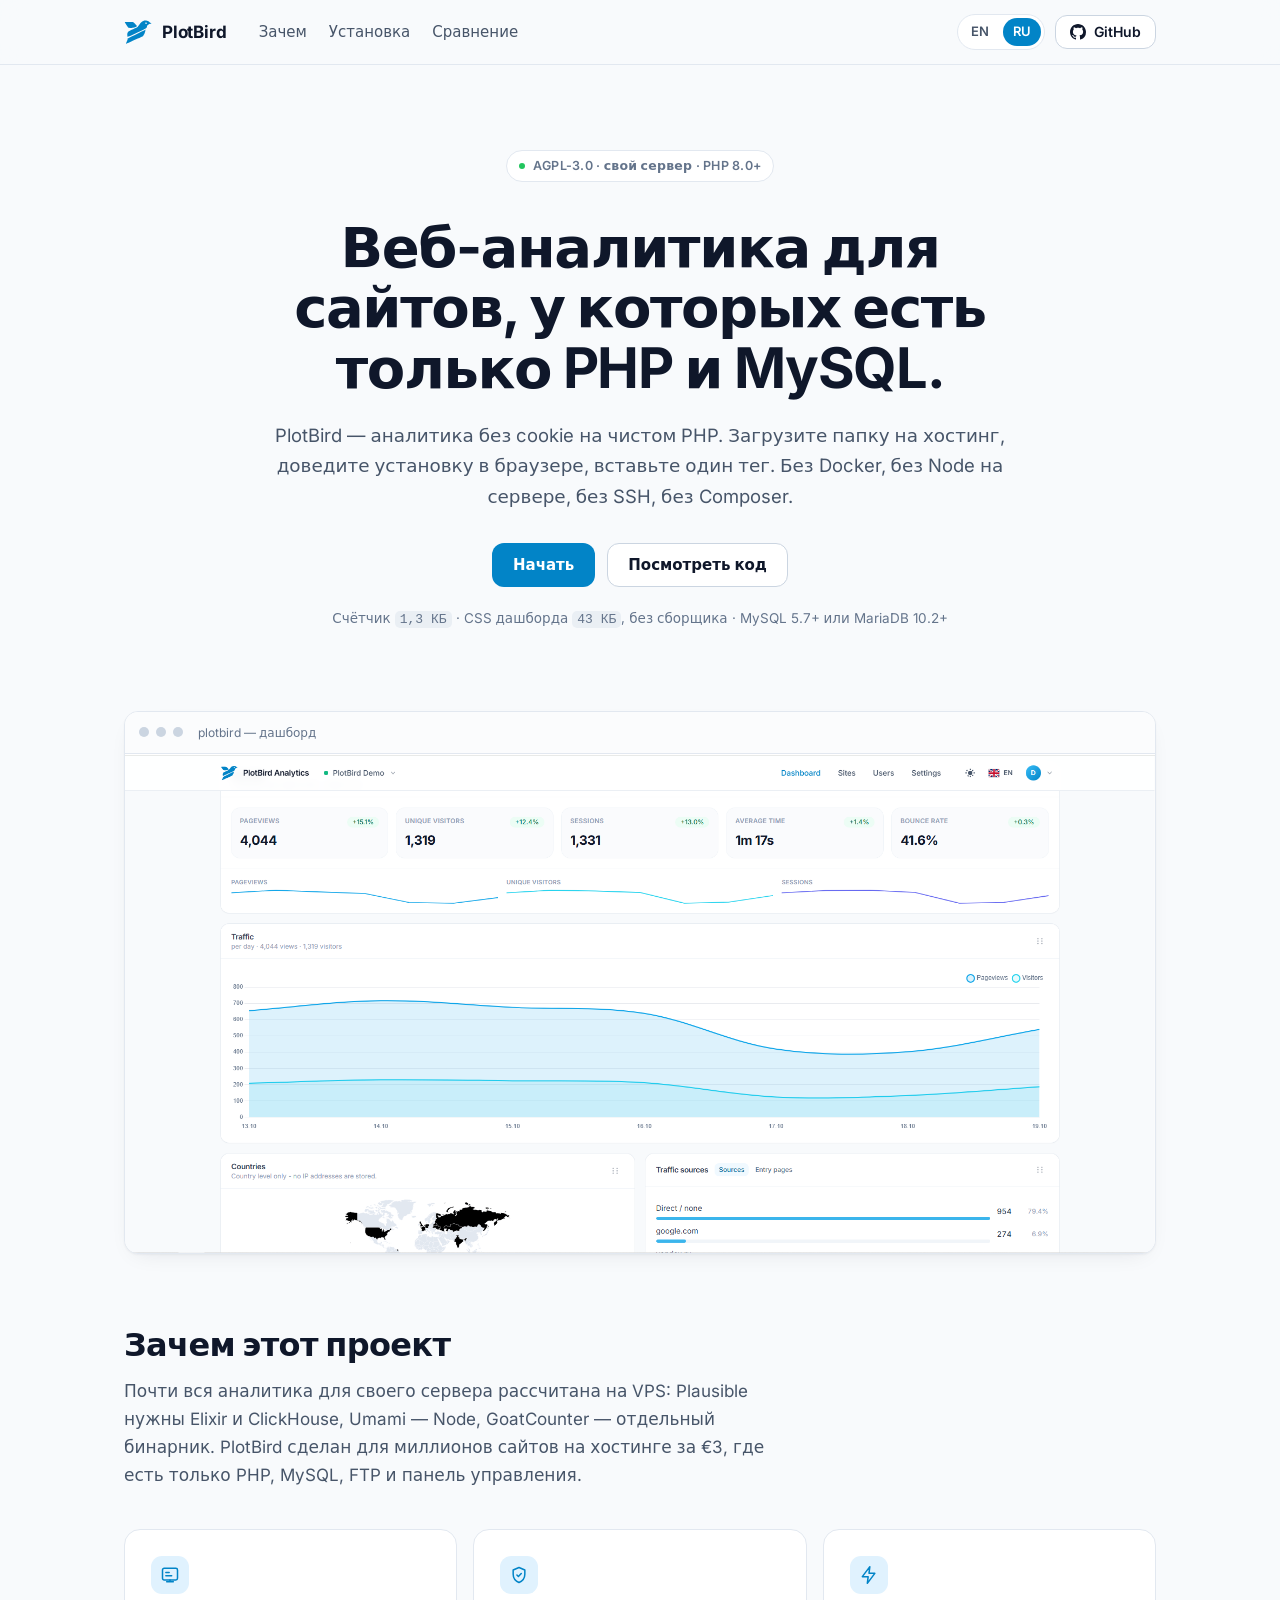
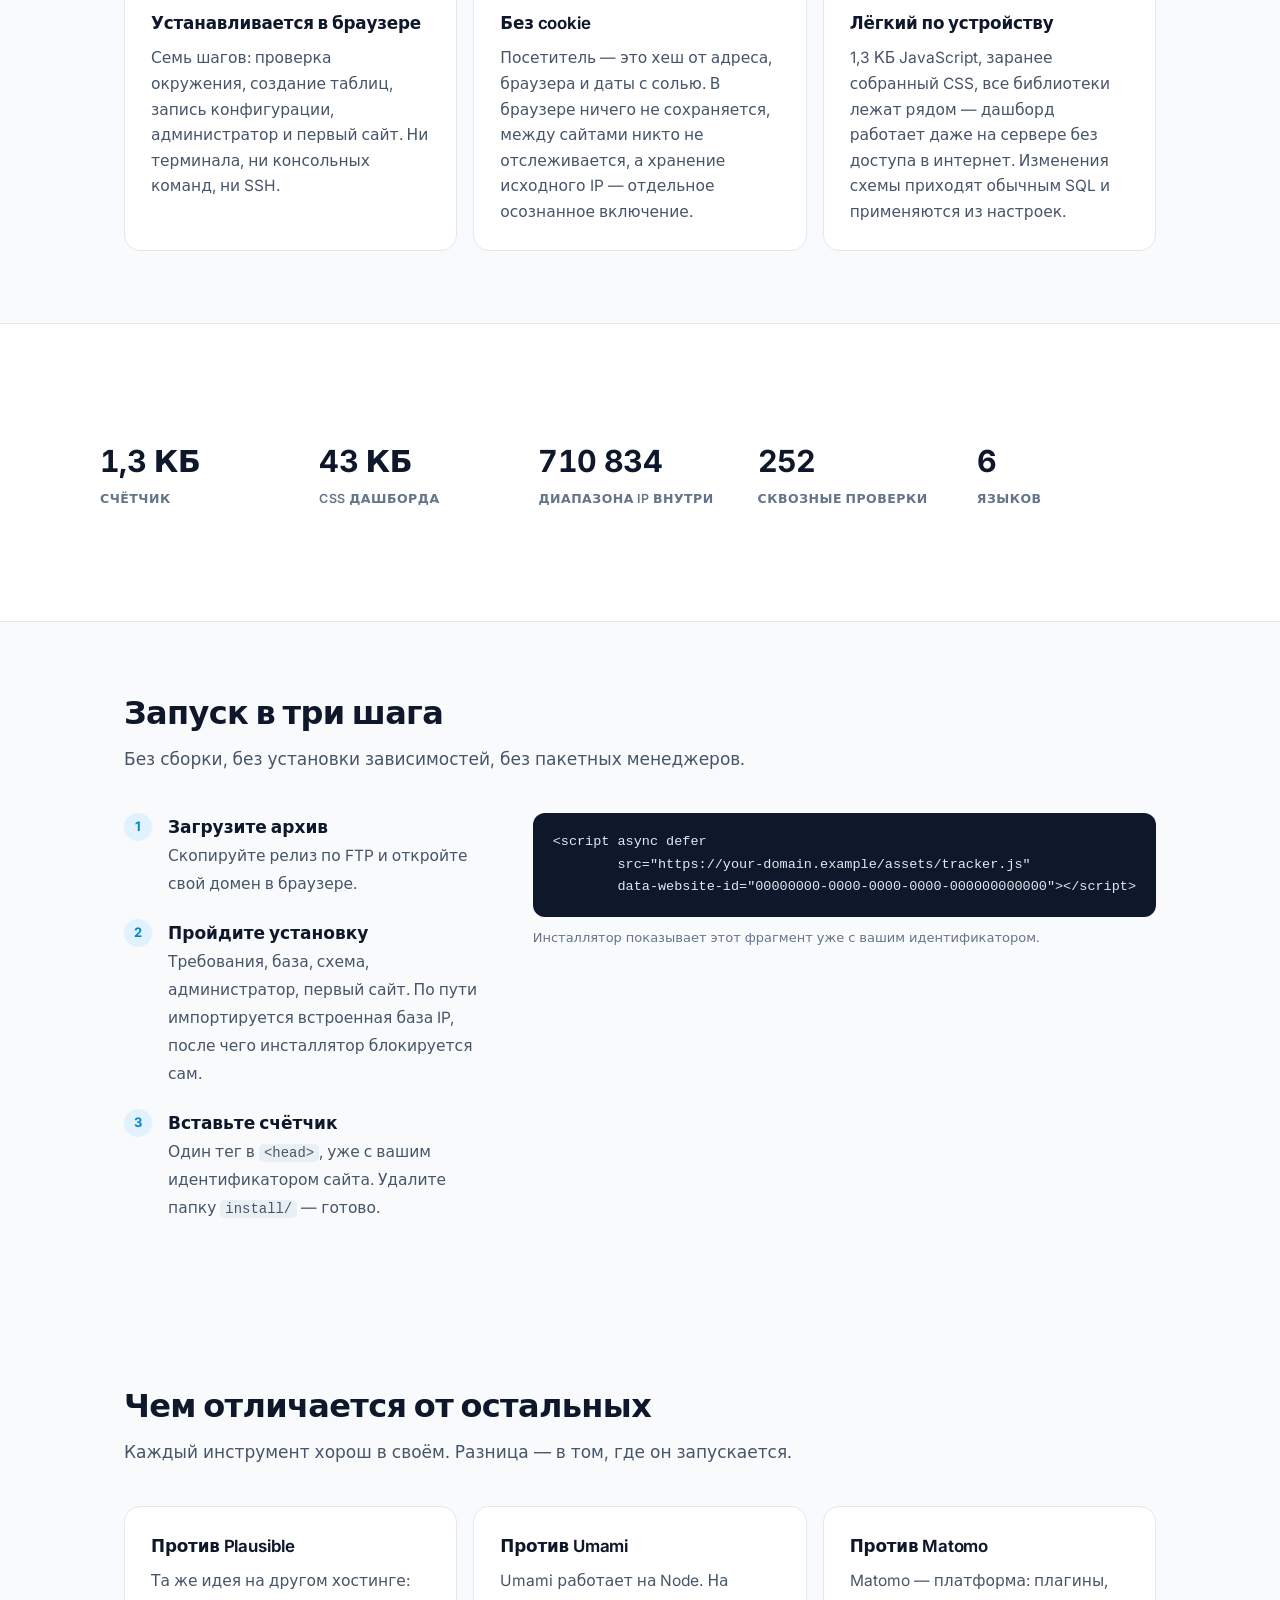
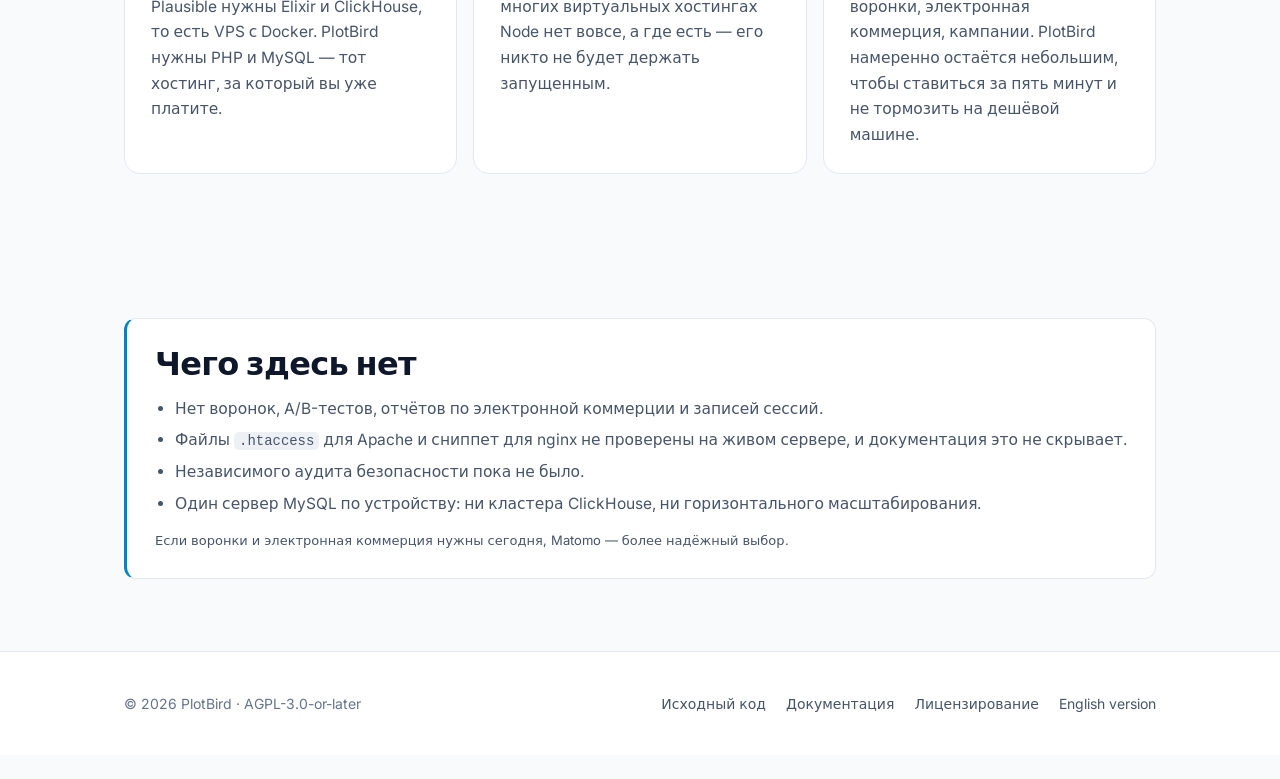
==== ru/index.html @ 64337339 "PlotBird landing page Two languages, one stylesheet, no build step and no framework. The dashboard s" ====
<!doctype html>
<html lang="ru">
<head>
<meta charset="utf-8">
<meta name="viewport" content="width=device-width, initial-scale=1">
<title>PlotBird — веб-аналитика без cookie на чистом PHP</title>
<meta name="description" content="Веб-аналитика для сайтов, у которых есть только PHP и MySQL. Без cookie, для собственного сервера, без Docker и SSH: загрузите папку, установите в браузере, вставьте один тег.">
<link rel="canonical" href="https://plotbird.github.io/ru/">
<link rel="alternate" hreflang="en" href="https://plotbird.github.io/">
<link rel="alternate" hreflang="ru" href="https://plotbird.github.io/ru/">
<link rel="alternate" hreflang="x-default" href="https://plotbird.github.io/">
<link rel="icon" type="image/svg+xml" href="../assets/logo.svg">
<link rel="apple-touch-icon" href="../assets/apple-touch-icon.png">
<link rel="stylesheet" href="../assets/style.css">
<meta name="theme-color" content="#f8fafc" media="(prefers-color-scheme: light)">
<meta name="theme-color" content="#080c14" media="(prefers-color-scheme: dark)">
<meta property="og:type" content="website">
<meta property="og:title" content="PlotBird — веб-аналитика для сайтов, у которых есть только PHP и MySQL">
<meta property="og:description" content="Аналитика без cookie на чистом PHP. Без Docker, без Node на сервере, без SSH, без Composer.">
<meta property="og:url" content="https://plotbird.github.io/ru/">
<meta property="og:image" content="https://plotbird.github.io/assets/og-ru.png">
<meta property="og:image:width" content="1200">
<meta property="og:image:height" content="630">
<meta property="og:locale" content="ru_RU">
<meta property="og:locale:alternate" content="en_US">
<meta name="twitter:card" content="summary_large_image">
</head>
<body>

<header class="nav">
    <div class="wrap nav-inner">
        <a class="brand" href="../index.html">
            <img src="../assets/logo.svg" alt="" width="28" height="28">
            PlotBird
        </a>
        <nav class="nav-links">
            <a href="#why">Зачем</a>
            <a href="#install">Установка</a>
            <a href="#compare">Сравнение</a>
        </nav>
        <div class="nav-right">
            <div class="lang">
                <a href="../index.html" hreflang="en">EN</a>
                <span>RU</span>
            </div>
            <a class="btn btn-ghost btn-nav" href="https://github.com/plotbird/analytics">
                <svg width="16" height="16" viewBox="0 0 16 16" fill="currentColor" aria-hidden="true"><path d="M8 0C3.58 0 0 3.58 0 8c0 3.54 2.29 6.53 5.47 7.59.4.07.55-.17.55-.38 0-.19-.01-.82-.01-1.49-2.01.37-2.53-.49-2.69-.94-.09-.23-.48-.94-.82-1.13-.28-.15-.68-.52-.01-.53.63-.01 1.08.58 1.23.82.72 1.21 1.87.87 2.33.66.07-.52.28-.87.51-1.07-1.78-.2-3.64-.89-3.64-3.95 0-.87.31-1.59.82-2.15-.08-.2-.36-1.02.08-2.12 0 0 .67-.21 2.2.82.64-.18 1.32-.27 2-.27.68 0 1.36.09 2 .27 1.53-1.04 2.2-.82 2.2-.82.44 1.1.16 1.92.08 2.12.51.56.82 1.27.82 2.15 0 3.07-1.87 3.75-3.65 3.95.29.25.54.73.54 1.48 0 1.07-.01 1.93-.01 2.2 0 .21.15.46.55.38A8.01 8.01 0 0 0 16 8c0-4.42-3.58-8-8-8Z"/></svg>
                GitHub
            </a>
        </div>
    </div>
</header>

<main>

<div class="wrap hero">
    <p class="eyebrow"><span class="dot"></span> AGPL-3.0 &middot; свой сервер &middot; PHP 8.0+</p>
    <h1>Веб-аналитика для сайтов, у которых есть только PHP и MySQL.</h1>
    <p class="lead">
        PlotBird — аналитика без cookie на чистом PHP. Загрузите папку на хостинг, доведите
        установку в браузере, вставьте один тег. Без Docker, без Node на сервере, без SSH,
        без Composer.
    </p>
    <div class="hero-actions">
        <a class="btn btn-primary" href="#install">Начать</a>
        <a class="btn btn-ghost" href="https://github.com/plotbird/analytics">Посмотреть код</a>
    </div>
    <p class="hero-note">
        Счётчик <code>1,3 КБ</code> &middot; CSS дашборда <code>43 КБ</code>, без сборщика &middot;
        MySQL 5.7+ или MariaDB 10.2+
    </p>
</div>

<div class="wrap">
    <div class="shot" id="look">
        <div class="frame">
            <div class="frame-bar">
                <i></i><i></i><i></i>
                <span>plotbird — дашборд</span>
            </div>

            <img src="../assets/dashboard.png"
                 alt="Дашборд PlotBird: график трафика, популярные страницы, страны, устройства и конверсии по целям"
                 width="1906" height="923" fetchpriority="high" decoding="async">
        </div>
    </div>
</div>

<section id="why">
    <div class="wrap">
        <div class="section-head">
            <h2>Зачем этот проект</h2>
            <p>
                Почти вся аналитика для своего сервера рассчитана на VPS: Plausible нужны Elixir
                и ClickHouse, Umami — Node, GoatCounter — отдельный бинарник. PlotBird сделан для
                миллионов сайтов на хостинге за €3, где есть только PHP, MySQL, FTP и панель
                управления.
            </p>
        </div>

        <div class="cards cards-3">
            <article class="card">
                <div class="icon" aria-hidden="true">
                    <svg viewBox="0 0 24 24" fill="none" stroke="currentColor" stroke-width="1.8" stroke-linecap="round" stroke-linejoin="round"><rect x="3" y="4" width="18" height="14" rx="2"/><path d="M8 20h8M12 18v2M7 9h4M7 13h7"/></svg>
                </div>
                <h3>Устанавливается в браузере</h3>
                <p>
                    Семь шагов: проверка окружения, создание таблиц, запись конфигурации,
                    администратор и первый сайт. Ни терминала, ни консольных команд, ни SSH.
                </p>
            </article>

            <article class="card">
                <div class="icon" aria-hidden="true">
                    <svg viewBox="0 0 24 24" fill="none" stroke="currentColor" stroke-width="1.8" stroke-linecap="round" stroke-linejoin="round"><path d="M12 3l7 3v5c0 4.4-3 8.2-7 10-4-1.8-7-5.6-7-10V6l7-3Z"/><path d="M9.5 12l1.8 1.8 3.4-3.6"/></svg>
                </div>
                <h3>Без cookie</h3>
                <p>
                    Посетитель — это хеш от адреса, браузера и даты с солью. В браузере ничего
                    не сохраняется, между сайтами никто не отслеживается, а хранение исходного
                    IP — отдельное осознанное включение.
                </p>
            </article>

            <article class="card">
                <div class="icon" aria-hidden="true">
                    <svg viewBox="0 0 24 24" fill="none" stroke="currentColor" stroke-width="1.8" stroke-linecap="round" stroke-linejoin="round"><path d="M13 2 4 14h7l-1 8 9-12h-7l1-8Z"/></svg>
                </div>
                <h3>Лёгкий по устройству</h3>
                <p>
                    1,3 КБ JavaScript, заранее собранный CSS, все библиотеки лежат рядом — дашборд
                    работает даже на сервере без доступа в интернет. Изменения схемы приходят
                    обычным SQL и применяются из настроек.
                </p>
            </article>
        </div>
    </div>
</section>

<section class="numbers" aria-label="Цифры">
    <div class="wrap numbers-inner">
        <div class="stat"><b>1,3 КБ</b><span>счётчик</span></div>
        <div class="stat"><b>43 КБ</b><span>CSS дашборда</span></div>
        <div class="stat"><b>710 834</b><span>диапазона IP внутри</span></div>
        <div class="stat"><b>252</b><span>сквозные проверки</span></div>
        <div class="stat"><b>6</b><span>языков</span></div>
    </div>
</section>

<section id="install">
    <div class="wrap">
        <div class="section-head">
            <h2>Запуск в три шага</h2>
            <p>Без сборки, без установки зависимостей, без пакетных менеджеров.</p>
        </div>

        <div class="steps">
            <ol class="step-list">
                <li>
                    <strong>Загрузите архив</strong>
                    <span>Скопируйте релиз по FTP и откройте свой домен в браузере.</span>
                </li>
                <li>
                    <strong>Пройдите установку</strong>
                    <span>
                        Требования, база, схема, администратор, первый сайт. По пути импортируется
                        встроенная база IP, после чего инсталлятор блокируется сам.
                    </span>
                </li>
                <li>
                    <strong>Вставьте счётчик</strong>
                    <span>
                        Один тег в <code>&lt;head&gt;</code>, уже с вашим идентификатором сайта.
                        Удалите папку <code>install/</code> — готово.
                    </span>
                </li>
            </ol>

            <div>
                <pre><code>&lt;script async defer
        src="https://your-domain.example/assets/tracker.js"
        data-website-id="00000000-0000-0000-0000-000000000000"&gt;&lt;/script&gt;</code></pre>
                <p class="caption">
                    Инсталлятор показывает этот фрагмент уже с вашим идентификатором.
                </p>
            </div>
        </div>
    </div>
</section>

<section id="compare">
    <div class="wrap">
        <div class="section-head">
            <h2>Чем отличается от остальных</h2>
            <p>Каждый инструмент хорош в своём. Разница — в том, где он запускается.</p>
        </div>

        <div class="cards cards-3">
            <article class="card">
                <h3>Против Plausible</h3>
                <p>
                    Та же идея на другом хостинге: Plausible нужны Elixir и ClickHouse, то есть
                    VPS с Docker. PlotBird нужны PHP и MySQL — тот хостинг, за который вы уже
                    платите.
                </p>
            </article>
            <article class="card">
                <h3>Против Umami</h3>
                <p>
                    Umami работает на Node. На многих виртуальных хостингах Node нет вовсе, а где
                    есть — его никто не будет держать запущенным.
                </p>
            </article>
            <article class="card">
                <h3>Против Matomo</h3>
                <p>
                    Matomo — платформа: плагины, воронки, электронная коммерция, кампании.
                    PlotBird намеренно остаётся небольшим, чтобы ставиться за пять минут и не
                    тормозить на дешёвой машине.
                </p>
            </article>
        </div>
    </div>
</section>

<section>
    <div class="wrap">
        <div class="not">
            <h2>Чего здесь нет</h2>
            <ul>
                <li>Нет воронок, A/B-тестов, отчётов по электронной коммерции и записей сессий.</li>
                <li>Файлы <code>.htaccess</code> для Apache и сниппет для nginx не проверены на живом сервере, и документация это не скрывает.</li>
                <li>Независимого аудита безопасности пока не было.</li>
                <li>Один сервер MySQL по устройству: ни кластера ClickHouse, ни горизонтального масштабирования.</li>
            </ul>
            <p class="caption" style="margin-top:14px">
                Если воронки и электронная коммерция нужны сегодня, Matomo — более надёжный выбор.
            </p>
        </div>
    </div>
</section>

</main>

<footer>
    <div class="wrap footer-inner">
        <span>© <span id="year">2026</span> PlotBird · AGPL-3.0-or-later</span>
        <div class="footer-links">
            <a href="https://github.com/plotbird/analytics">Исходный код</a>
            <a href="https://github.com/plotbird/analytics/blob/main/README.ru.md">Документация</a>
            <a href="https://github.com/plotbird/analytics/blob/main/LICENSING.md">Лицензирование</a>
            <a href="../index.html" hreflang="en">English version</a>
        </div>
    </div>
</footer>

<script>
    document.getElementById('year').textContent = new Date().getFullYear();
</script>

</body>
</html>
---- assets/style.css ----
/* ---------------------------------------------------------------------------
   PlotBird landing page.

   One stylesheet, no build step, no framework: the product itself ships
   pre-compiled CSS, so its website should not need a toolchain either. The
   palette is the one used in the dashboard - Inter, slate, one sky accent - so
   the site and the application look like the same project.
   --------------------------------------------------------------------------- */

@font-face {
    font-family: 'Inter';
    font-style: normal;
    font-weight: 100 900;
    font-display: swap;
    src: url('fonts/inter-latin-wght-normal.woff2') format('woff2');
    unicode-range: U+0000-00FF, U+0131, U+0152-0153, U+02BB-02BC, U+02C6, U+02DA,
        U+02DC, U+0304, U+0308, U+0329, U+2000-206F, U+2074, U+20AC, U+2122,
        U+2191, U+2193, U+2212, U+2215, U+FEFF, U+FFFD;
}

@font-face {
    font-family: 'Inter';
    font-style: normal;
    font-weight: 100 900;
    font-display: swap;
    src: url('fonts/inter-latin-ext-wght-normal.woff2') format('woff2');
    unicode-range: U+0100-02BA, U+02BD-02C5, U+02C7-02CC, U+02CE-02D7, U+02DD-02FF,
        U+0304, U+0308, U+0329, U+1D00-1DBF, U+1E00-1E9F, U+1EF2-1EFF, U+2020,
        U+20A0-20AB, U+20AD-20C0, U+2113, U+2C60-2C7F, U+A720-A7FF;
}

:root {
    --bg: #f8fafc;
    --surface: #ffffff;
    --border: #e2e8f0;
    --border-strong: #cbd5e1;
    --text: #0f172a;
    --muted: #475569;
    --faint: #64748b;
    --accent: #0284c7;
    --accent-hover: #0369a1;
    --accent-soft: #e0f2fe;
    --code-bg: #0f172a;
    --code-text: #e2e8f0;
    --shadow: 0 1px 2px rgb(15 23 42 / 0.04), 0 8px 24px -12px rgb(15 23 42 / 0.12);
    --radius: 16px;
    --max: 1080px;
}

@media (prefers-color-scheme: dark) {
    :root {
        --bg: #080c14;
        --surface: #0f1626;
        --border: #1e293b;
        --border-strong: #334155;
        --text: #e8eef7;
        --muted: #a3b1c6;
        --faint: #8595ab;
        --accent: #38bdf8;
        --accent-hover: #7dd3fc;
        --accent-soft: #0c2839;
        --code-bg: #060a12;
        --code-text: #dbe6f5;
        --shadow: 0 1px 2px rgb(0 0 0 / 0.3), 0 12px 32px -16px rgb(0 0 0 / 0.6);
    }
}

*,
*::before,
*::after {
    box-sizing: border-box;
}

html {
    -webkit-text-size-adjust: 100%;
    scroll-behavior: smooth;
}

body {
    margin: 0;
    background: var(--bg);
    color: var(--text);
    font-family: 'Inter', ui-sans-serif, system-ui, -apple-system, 'Segoe UI', Roboto, sans-serif;
    font-size: 17px;
    line-height: 1.65;
    -webkit-font-smoothing: antialiased;
    text-rendering: optimizeLegibility;
}

img {
    max-width: 100%;
    height: auto;
    display: block;
}

a {
    color: var(--accent);
    text-decoration: none;
}

a:hover {
    color: var(--accent-hover);
    text-decoration: underline;
    text-underline-offset: 3px;
}

:focus-visible {
    outline: 2px solid var(--accent);
    outline-offset: 3px;
    border-radius: 6px;
}

.wrap {
    width: 100%;
    max-width: var(--max);
    margin: 0 auto;
    padding: 0 24px;
}

/* Navigation -------------------------------------------------------------- */

.nav {
    position: sticky;
    top: 0;
    z-index: 20;
    background: color-mix(in srgb, var(--bg) 88%, transparent);
    backdrop-filter: blur(12px);
    border-bottom: 1px solid var(--border);
}

.nav-inner {
    display: flex;
    align-items: center;
    gap: 20px;
    height: 64px;
}

.brand {
    display: flex;
    align-items: center;
    gap: 10px;
    color: var(--text);
    font-weight: 700;
    letter-spacing: -0.01em;
    text-decoration: none;
}

.brand:hover {
    color: var(--text);
    text-decoration: none;
}

.brand img {
    width: 28px;
    height: 28px;
}

.nav-links {
    display: none;
    gap: 22px;
    margin-left: 12px;
    font-size: 15px;
}

.nav-links a {
    color: var(--muted);
}

.nav-links a:hover {
    color: var(--text);
    text-decoration: none;
}

.nav-right {
    display: flex;
    align-items: center;
    gap: 10px;
    margin-left: auto;
}

.lang {
    display: flex;
    align-items: center;
    gap: 4px;
    padding: 3px;
    border: 1px solid var(--border);
    border-radius: 999px;
    background: var(--surface);
    font-size: 13px;
    font-weight: 600;
}

.lang a,
.lang span {
    padding: 3px 10px;
    border-radius: 999px;
    color: var(--muted);
}

.lang a:hover {
    color: var(--text);
    text-decoration: none;
    background: var(--accent-soft);
}

.lang span {
    background: var(--accent);
    color: #fff;
}

@media (min-width: 860px) {
    .nav-links {
        display: flex;
    }
}

/* Buttons ----------------------------------------------------------------- */

.btn {
    display: inline-flex;
    align-items: center;
    justify-content: center;
    gap: 8px;
    padding: 12px 20px;
    border-radius: 12px;
    border: 1px solid transparent;
    font-size: 15px;
    font-weight: 600;
    line-height: 1.2;
    text-decoration: none;
    transition: background-color 120ms ease, border-color 120ms ease, color 120ms ease;
}

.btn:hover {
    text-decoration: none;
}

.btn-primary {
    background: var(--accent);
    color: #fff;
}

.btn-primary:hover {
    background: var(--accent-hover);
    color: #fff;
}

.btn-ghost {
    background: var(--surface);
    border-color: var(--border-strong);
    color: var(--text);
}

.btn-ghost:hover {
    border-color: var(--accent);
    color: var(--text);
}

.btn small {
    font-weight: 500;
    opacity: 0.75;
}

.btn-nav {
    padding: 8px 14px;
    font-size: 14px;
}

/* Hero -------------------------------------------------------------------- */

.hero {
    padding: 72px 0 24px;
    text-align: center;
}

.eyebrow {
    display: inline-flex;
    align-items: center;
    gap: 8px;
    padding: 5px 12px;
    border: 1px solid var(--border);
    border-radius: 999px;
    background: var(--surface);
    color: var(--faint);
    font-size: 12.5px;
    font-weight: 600;
    letter-spacing: 0.02em;
}

.dot {
    width: 6px;
    height: 6px;
    border-radius: 50%;
    background: #22c55e;
}

h1 {
    margin: 22px auto 0;
    max-width: 20ch;
    font-size: clamp(2.1rem, 5.2vw, 3.5rem);
    font-weight: 700;
    line-height: 1.08;
    letter-spacing: -0.025em;
}

.lead {
    margin: 22px auto 0;
    max-width: 62ch;
    color: var(--muted);
    font-size: clamp(1rem, 1.6vw, 1.15rem);
}

.hero-actions {
    display: flex;
    flex-wrap: wrap;
    gap: 12px;
    justify-content: center;
    margin-top: 32px;
}

.hero-note {
    margin: 20px 0 0;
    color: var(--faint);
    font-size: 13.5px;
}

.hero-note code {
    font-size: 13px;
}

/* Screenshot frame -------------------------------------------------------- */

.shot {
    margin: 56px 0 0;
}

.frame {
    border: 1px solid var(--border);
    border-radius: 14px;
    background: var(--surface);
    box-shadow: var(--shadow);
    overflow: hidden;
}

.frame-bar {
    display: flex;
    align-items: center;
    gap: 7px;
    padding: 11px 14px;
    border-bottom: 1px solid var(--border);
    background: color-mix(in srgb, var(--bg) 60%, var(--surface));
}

.frame-bar i {
    width: 10px;
    height: 10px;
    border-radius: 50%;
    background: var(--border-strong);
}

.frame-bar span {
    margin-left: 8px;
    color: var(--faint);
    font-size: 12px;
    font-variant-numeric: tabular-nums;
}

/* Drop a screenshot in and delete this block ------------------------------ */

.shot-placeholder {
    display: grid;
    place-items: center;
    gap: 10px;
    aspect-ratio: 16 / 10;
    padding: 24px;
    background: repeating-linear-gradient(45deg, transparent, transparent 12px, color-mix(in srgb, var(--border) 45%, transparent) 12px, color-mix(in srgb, var(--border) 45%, transparent) 13px);
    color: var(--faint);
    text-align: center;
    font-size: 14px;
}

.shot-placeholder strong {
    display: block;
    color: var(--muted);
    font-size: 15px;
}

/* Sections ---------------------------------------------------------------- */

section {
    padding: 72px 0;
}

.section-head {
    max-width: 62ch;
    margin-bottom: 40px;
}

h2 {
    margin: 0;
    font-size: clamp(1.5rem, 2.8vw, 2rem);
    font-weight: 700;
    line-height: 1.2;
    letter-spacing: -0.02em;
}

.section-head p {
    margin: 12px 0 0;
    color: var(--muted);
}

/* Cards ------------------------------------------------------------------- */

.cards {
    display: grid;
    gap: 16px;
    grid-template-columns: 1fr;
}

@media (min-width: 720px) {
    .cards-3 {
        grid-template-columns: repeat(3, 1fr);
    }
}

.card {
    padding: 26px;
    border: 1px solid var(--border);
    border-radius: var(--radius);
    background: var(--surface);
}

.card h3 {
    margin: 0 0 8px;
    font-size: 1.05rem;
    font-weight: 650;
    letter-spacing: -0.01em;
}

.card p {
    margin: 0;
    color: var(--muted);
    font-size: 15.5px;
}

.card .icon {
    display: grid;
    place-items: center;
    width: 38px;
    height: 38px;
    margin-bottom: 16px;
    border-radius: 11px;
    background: var(--accent-soft);
    color: var(--accent);
}

.card .icon svg {
    width: 20px;
    height: 20px;
}

/* Numbers ----------------------------------------------------------------- */

.numbers {
    border-top: 1px solid var(--border);
    border-bottom: 1px solid var(--border);
    background: var(--surface);
}

.numbers-inner {
    display: grid;
    grid-template-columns: repeat(2, 1fr);
    gap: 28px 16px;
    padding: 40px 0;
}

@media (min-width: 780px) {
    .numbers-inner {
        grid-template-columns: repeat(5, 1fr);
    }
}

.stat b {
    display: block;
    font-size: clamp(1.5rem, 2.4vw, 1.9rem);
    font-weight: 700;
    letter-spacing: -0.02em;
    font-variant-numeric: tabular-nums;
}

.stat span {
    display: block;
    margin-top: 2px;
    color: var(--faint);
    font-size: 12.5px;
    font-weight: 600;
    letter-spacing: 0.04em;
    text-transform: uppercase;
}

/* Steps ------------------------------------------------------------------- */

.steps {
    display: grid;
    gap: 28px;
    grid-template-columns: 1fr;
    align-items: start;
}

@media (min-width: 860px) {
    .steps {
        grid-template-columns: 1fr 1fr;
        gap: 40px;
    }
}

ol.step-list {
    margin: 0;
    padding: 0;
    list-style: none;
    counter-reset: step;
}

ol.step-list li {
    position: relative;
    padding: 0 0 22px 44px;
    counter-increment: step;
}

ol.step-list li::before {
    content: counter(step);
    position: absolute;
    left: 0;
    top: 0;
    display: grid;
    place-items: center;
    width: 28px;
    height: 28px;
    border-radius: 50%;
    background: var(--accent-soft);
    color: var(--accent);
    font-size: 13px;
    font-weight: 700;
}

ol.step-list li strong {
    display: block;
    font-weight: 650;
}

ol.step-list li span {
    color: var(--muted);
    font-size: 15.5px;
}

pre {
    margin: 0;
    padding: 18px 20px;
    border-radius: 12px;
    background: var(--code-bg);
    color: var(--code-text);
    overflow-x: auto;
    font-size: 13.5px;
    line-height: 1.7;
    tab-size: 4;
}

pre code {
    font-family: ui-monospace, SFMono-Regular, 'SF Mono', Menlo, Consolas, monospace;
}

code {
    font-family: ui-monospace, SFMono-Regular, 'SF Mono', Menlo, Consolas, monospace;
    font-size: 0.9em;
    padding: 1px 5px;
    border-radius: 5px;
    background: color-mix(in srgb, var(--border) 60%, transparent);
}

pre code {
    padding: 0;
    background: none;
    font-size: inherit;
}

.caption {
    margin: 10px 0 0;
    color: var(--faint);
    font-size: 13px;
}

/* Honest list ------------------------------------------------------------- */

.not {
    padding: 26px 28px;
    border: 1px solid var(--border);
    border-left: 3px solid var(--accent);
    border-radius: 12px;
    background: var(--surface);
}

.not ul {
    margin: 12px 0 0;
    padding-left: 20px;
    color: var(--muted);
    font-size: 15.5px;
}

.not li + li {
    margin-top: 6px;
}

.not p {
    margin: 0;
    color: var(--muted);
}

/* Footer ------------------------------------------------------------------ */

footer {
    border-top: 1px solid var(--border);
    background: var(--surface);
    padding: 40px 0;
    color: var(--faint);
    font-size: 14px;
}

.footer-inner {
    display: flex;
    flex-wrap: wrap;
    align-items: center;
    gap: 16px 28px;
    justify-content: space-between;
}

.footer-links {
    display: flex;
    flex-wrap: wrap;
    gap: 20px;
}

.footer-links a {
    color: var(--muted);
}

.footer-links a:hover {
    color: var(--text);
    text-decoration: none;
}

@media (prefers-reduced-motion: reduce) {
    * {
        scroll-behavior: auto !important;
        transition: none !important;
    }
}
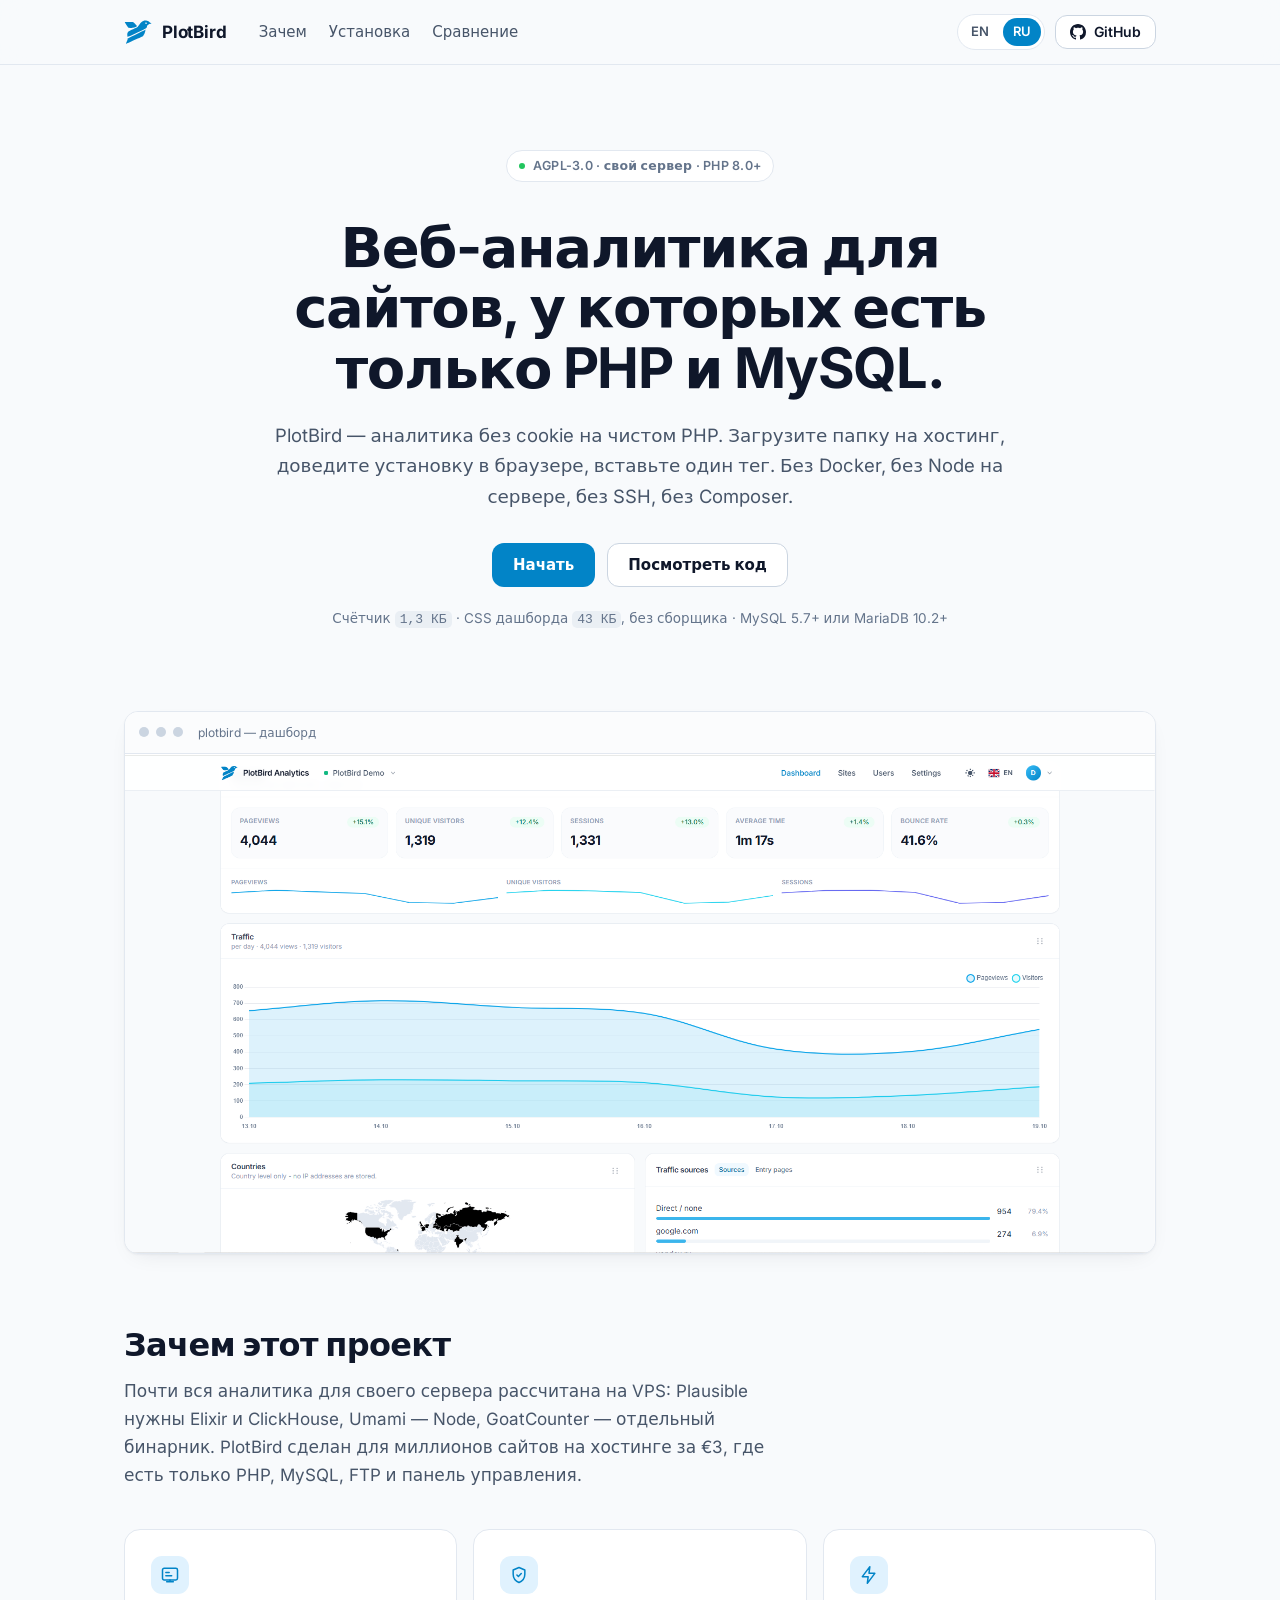
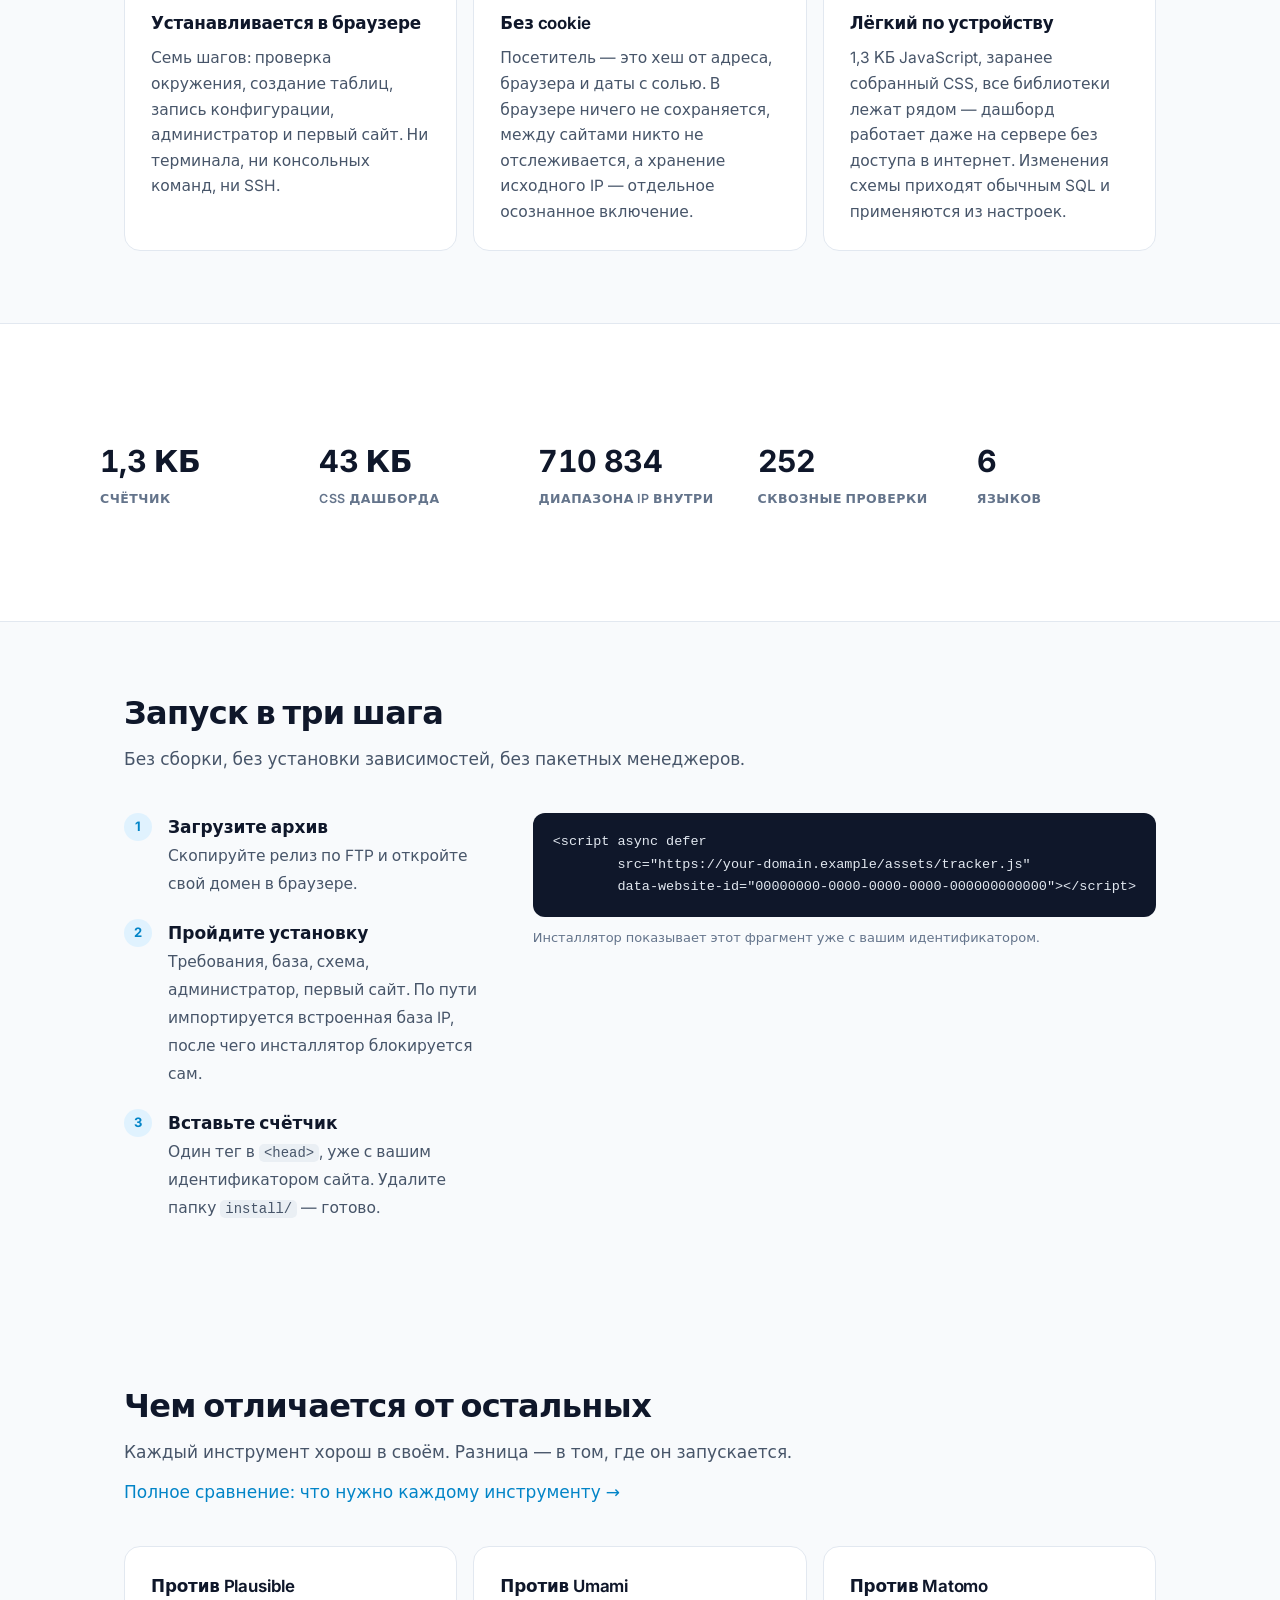
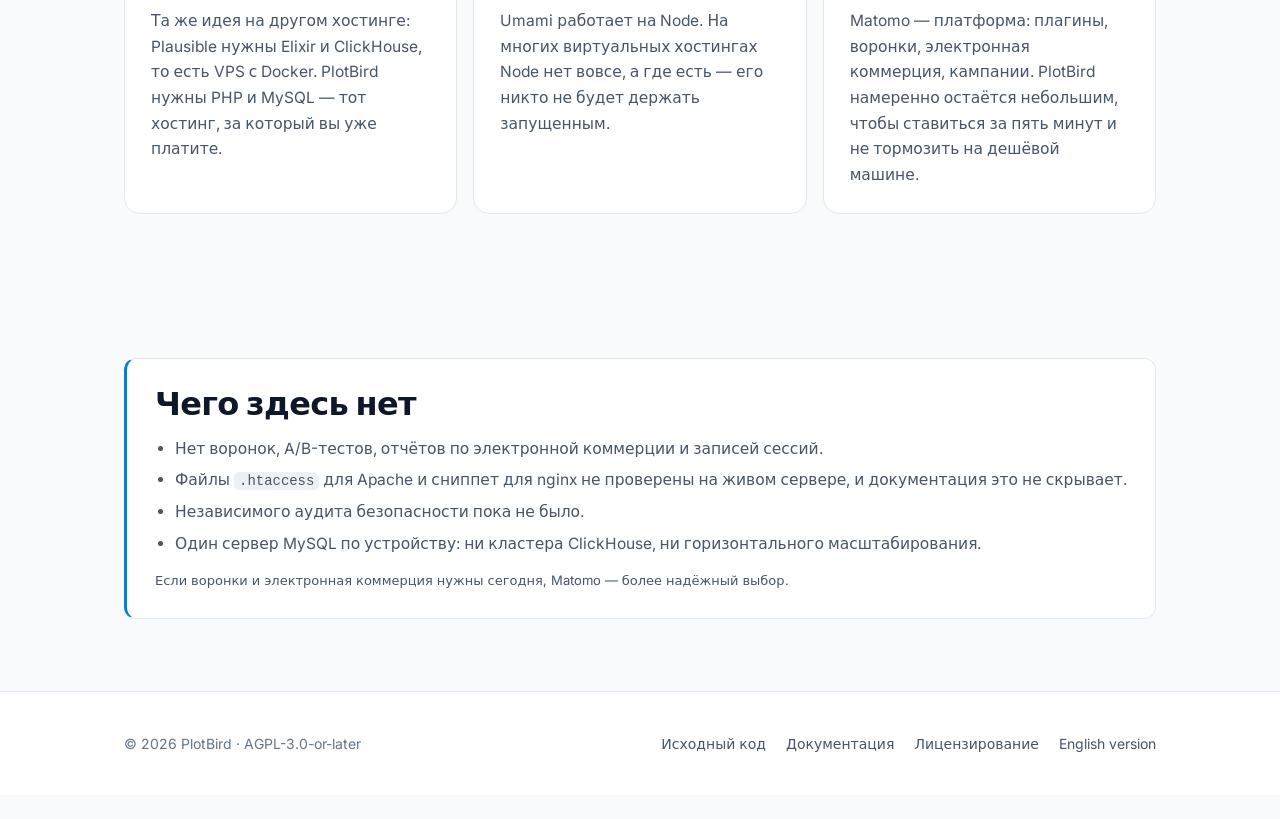
==== commit 4ec679ac: "docs: comparison page, structured data and crawler files People ask "what can I actually run" rather" ====
--- a/ru/index.html
+++ b/ru/index.html
@@ -24,6 +24,49 @@
 <meta property="og:locale" content="ru_RU">
 <meta property="og:locale:alternate" content="en_US">
 <meta name="twitter:card" content="summary_large_image">
+<script type="application/ld+json">
+{
+    "@context": "https://schema.org",
+    "@type": "SoftwareApplication",
+    "name": "PlotBird Analytics",
+    "alternateName": "PlotBird",
+    "applicationCategory": "BusinessApplication",
+    "applicationSubCategory": "Web analytics",
+    "operatingSystem": "PHP 8.0+, MySQL 5.7+ or MariaDB 10.2+",
+    "description": "Веб-аналитика для сайтов, у которых есть только PHP и MySQL. Self-hosted, cookie-free web analytics in plain PHP for classic shared hosting. No Docker, no Node on the server, no SSH: upload the folder, finish the installer in the browser, paste one script tag. Goals, visitor log, bundled IP database, PWA, six languages.",
+    "url": "https://plotbird.github.io/",
+    "downloadUrl": "https://github.com/plotbird/analytics/releases/latest",
+    "codeRepository": "https://github.com/plotbird/analytics",
+    "softwareVersion": "1.0.0",
+    "datePublished": "2026-10-19",
+    "license": "https://www.gnu.org/licenses/agpl-3.0.html",
+    "isAccessibleForFree": true,
+    "offers": {
+        "@type": "Offer",
+        "price": "0",
+        "priceCurrency": "EUR"
+    },
+    "author": {
+        "@type": "Organization",
+        "name": "PlotBird",
+        "url": "https://plotbird.github.io/"
+    },
+    "sameAs": [
+        "https://github.com/plotbird/analytics"
+    ],
+    "inLanguage": "ru",
+    "featureList": [
+        "Browser installer, no SSH",
+        "Cookie-free tracking",
+        "Goals and conversions",
+        "Visitor log with per-session detail",
+        "Bundled local IP database for country reports",
+        "Share links with expiry",
+        "Progressive web app",
+        "Schema migrations from the interface"
+    ]
+}
+</script>
 </head>
 <body>
 
@@ -193,6 +236,7 @@
         <div class="section-head">
             <h2>Чем отличается от остальных</h2>
             <p>Каждый инструмент хорош в своём. Разница — в том, где он запускается.</p>
+            <p><a href="vs/index.html">Полное сравнение: что нужно каждому инструменту &rarr;</a></p>
         </div>
 
         <div class="cards cards-3">
--- a/assets/style.css
+++ b/assets/style.css
@@ -654,3 +654,95 @@
         transition: none !important;
     }
 }
+
+/* Comparison table -------------------------------------------------------- */
+
+.table-wrap {
+    overflow-x: auto;
+    border: 1px solid var(--border);
+    border-radius: var(--radius);
+    background: var(--surface);
+    -webkit-overflow-scrolling: touch;
+}
+
+table {
+    width: 100%;
+    min-width: 760px;
+    border-collapse: collapse;
+    font-size: 14.5px;
+    line-height: 1.5;
+}
+
+th,
+td {
+    padding: 12px 16px;
+    text-align: left;
+    vertical-align: top;
+    border-bottom: 1px solid var(--border);
+}
+
+thead th {
+    color: var(--faint);
+    font-size: 12px;
+    font-weight: 700;
+    letter-spacing: 0.05em;
+    text-transform: uppercase;
+    white-space: nowrap;
+}
+
+tbody tr:last-child td {
+    border-bottom: 0;
+}
+
+tbody th {
+    color: var(--muted);
+    font-weight: 500;
+    white-space: nowrap;
+}
+
+td strong {
+    font-weight: 650;
+}
+
+/* Verdict blocks ---------------------------------------------------------- */
+
+.verdict {
+    padding: 24px 26px;
+    border: 1px solid var(--border);
+    border-radius: var(--radius);
+    background: var(--surface);
+}
+
+.verdict h3 {
+    margin: 0 0 10px;
+    font-size: 1.05rem;
+    font-weight: 650;
+    letter-spacing: -0.01em;
+}
+
+.verdict p {
+    margin: 0;
+    color: var(--muted);
+    font-size: 15.5px;
+}
+
+.verdict p + p {
+    margin-top: 10px;
+}
+
+.verdict a {
+    font-weight: 600;
+}
+
+.note {
+    margin: 0;
+    color: var(--faint);
+    font-size: 13.5px;
+    line-height: 1.6;
+}
+
+@media (min-width: 720px) {
+    .cards-2 {
+        grid-template-columns: repeat(2, 1fr);
+    }
+}
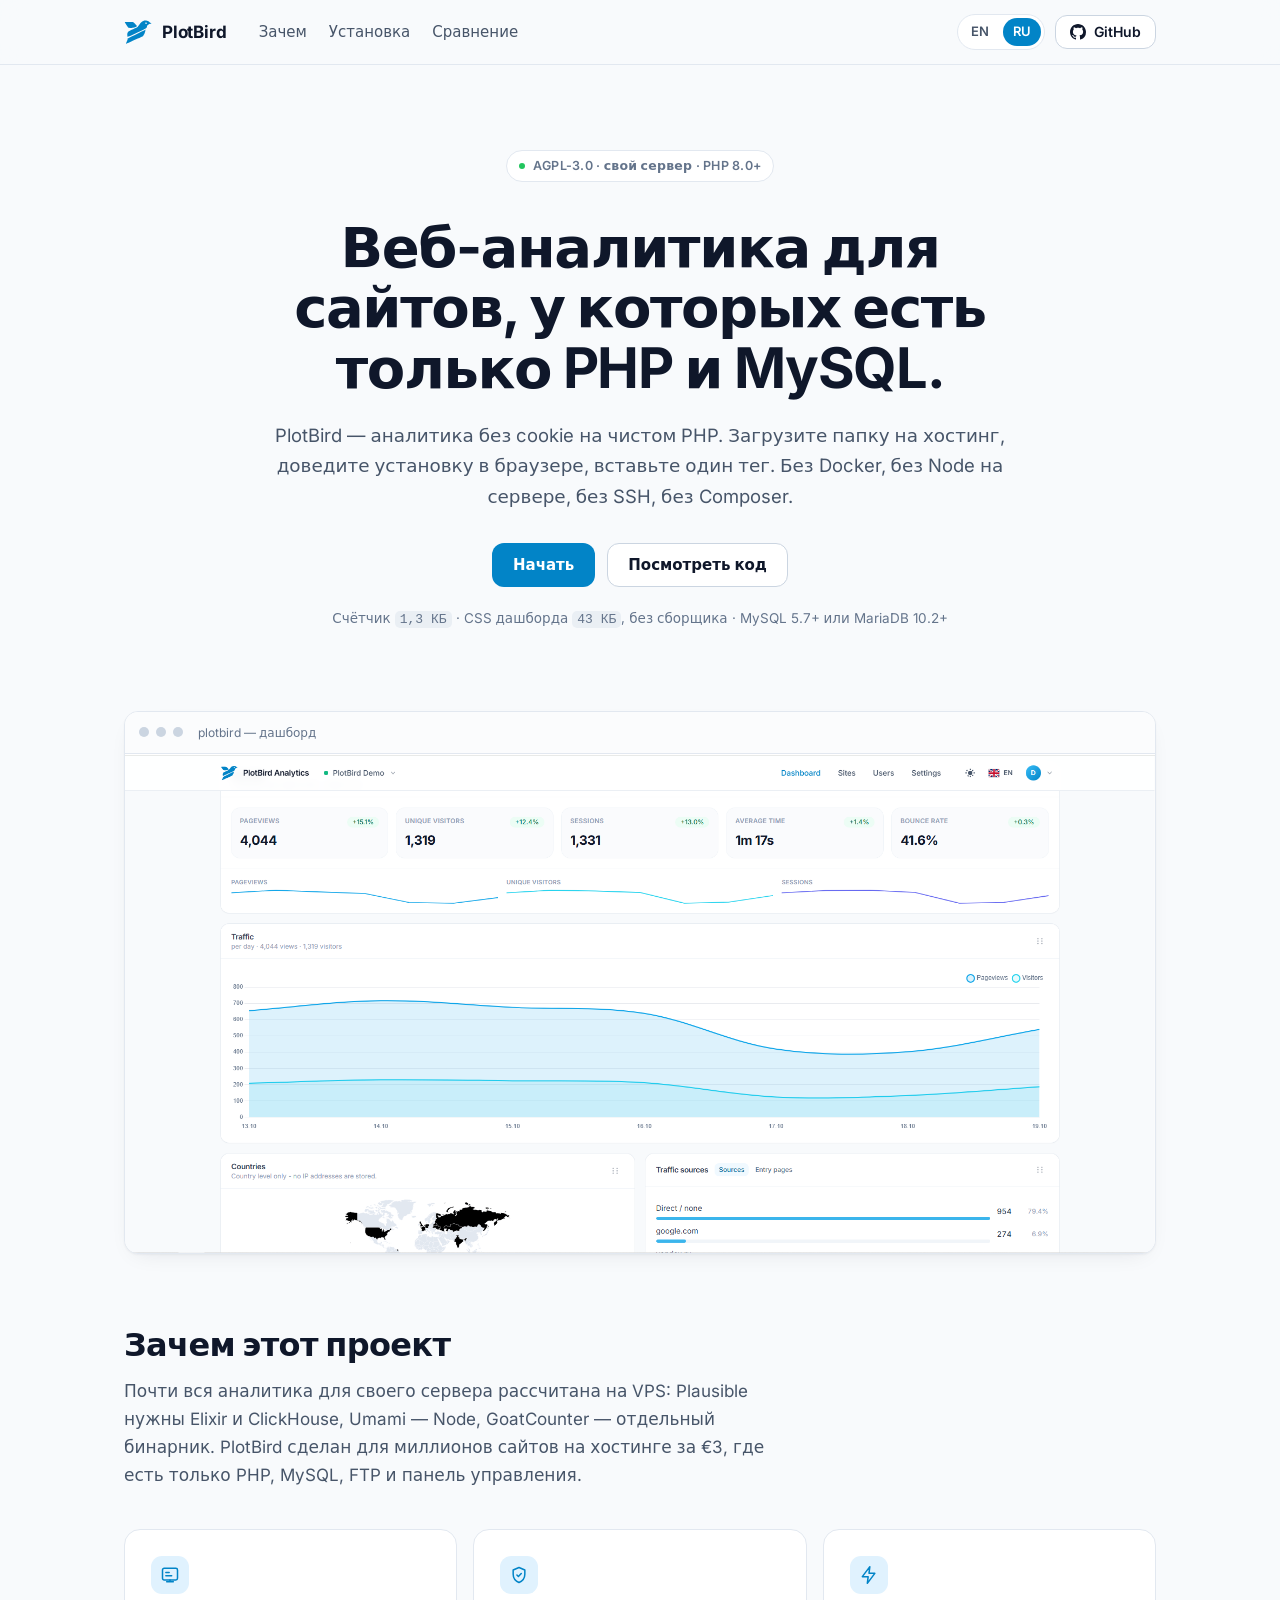
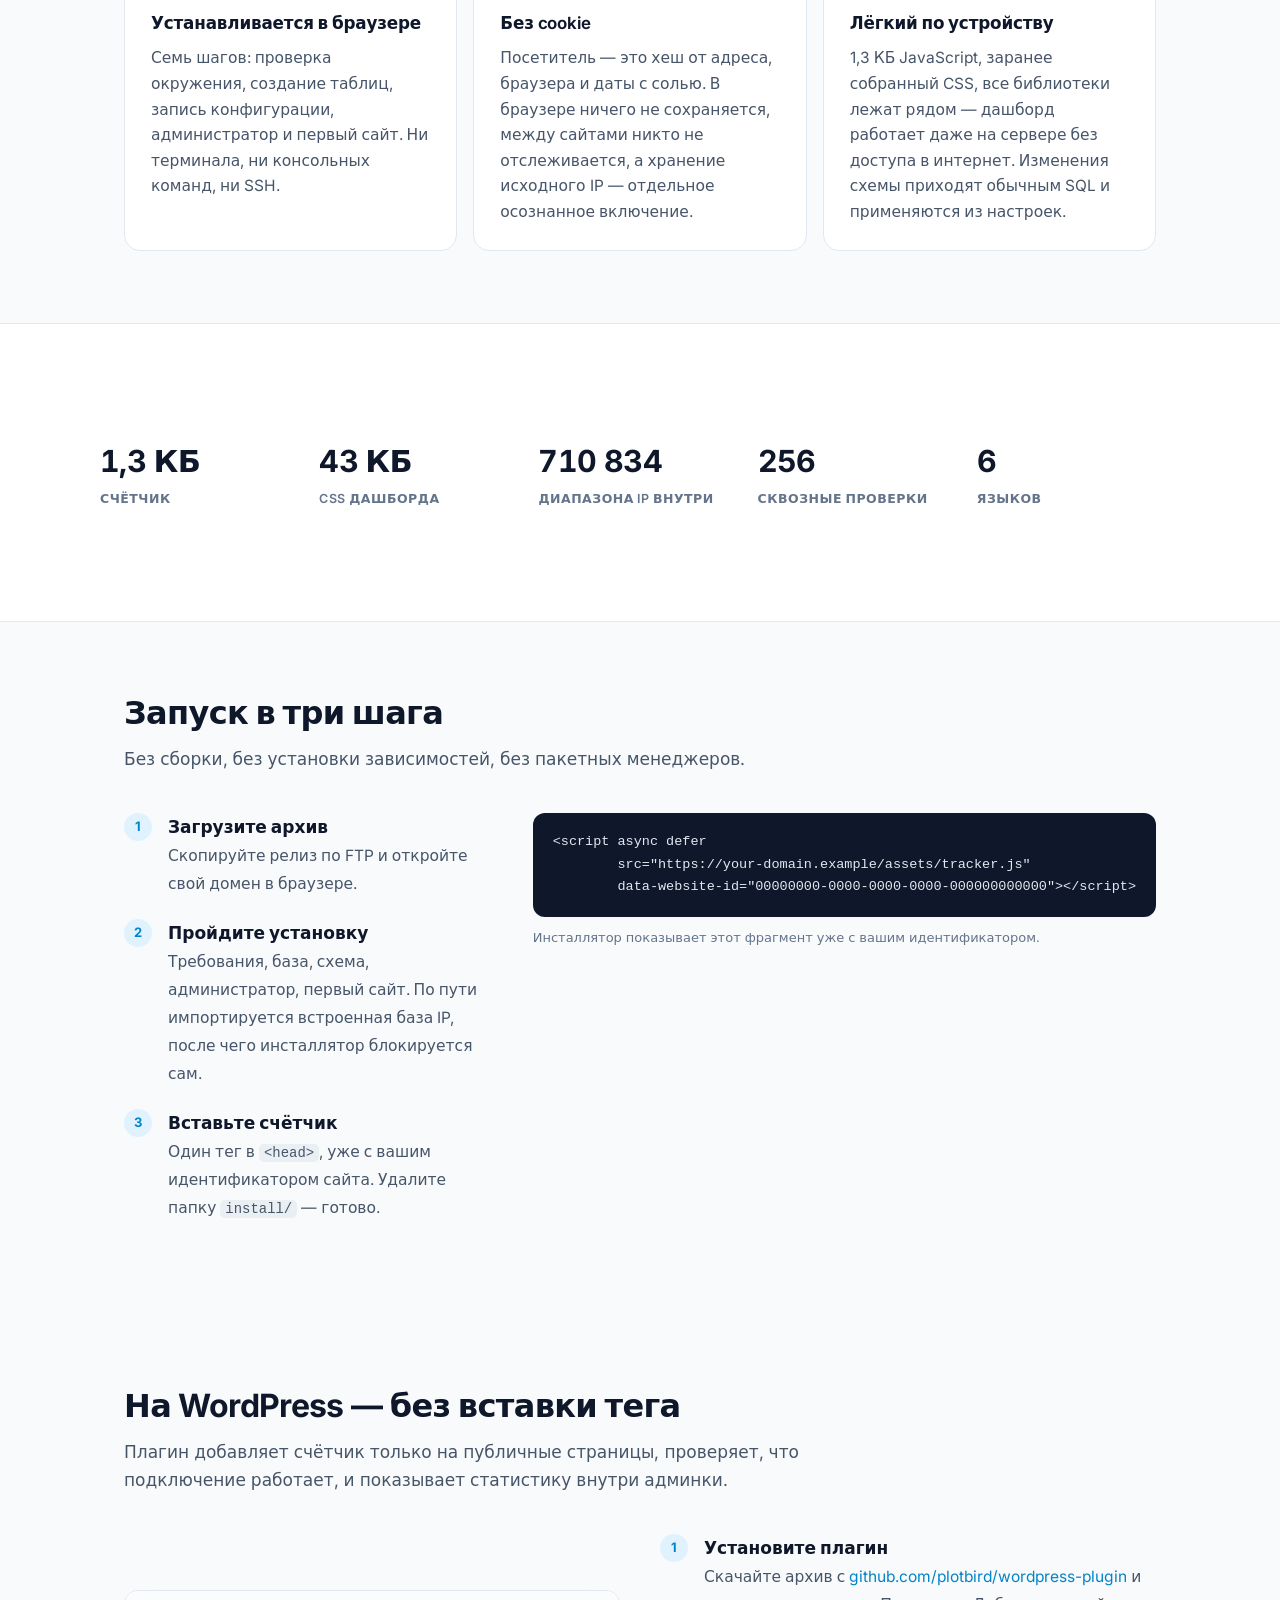
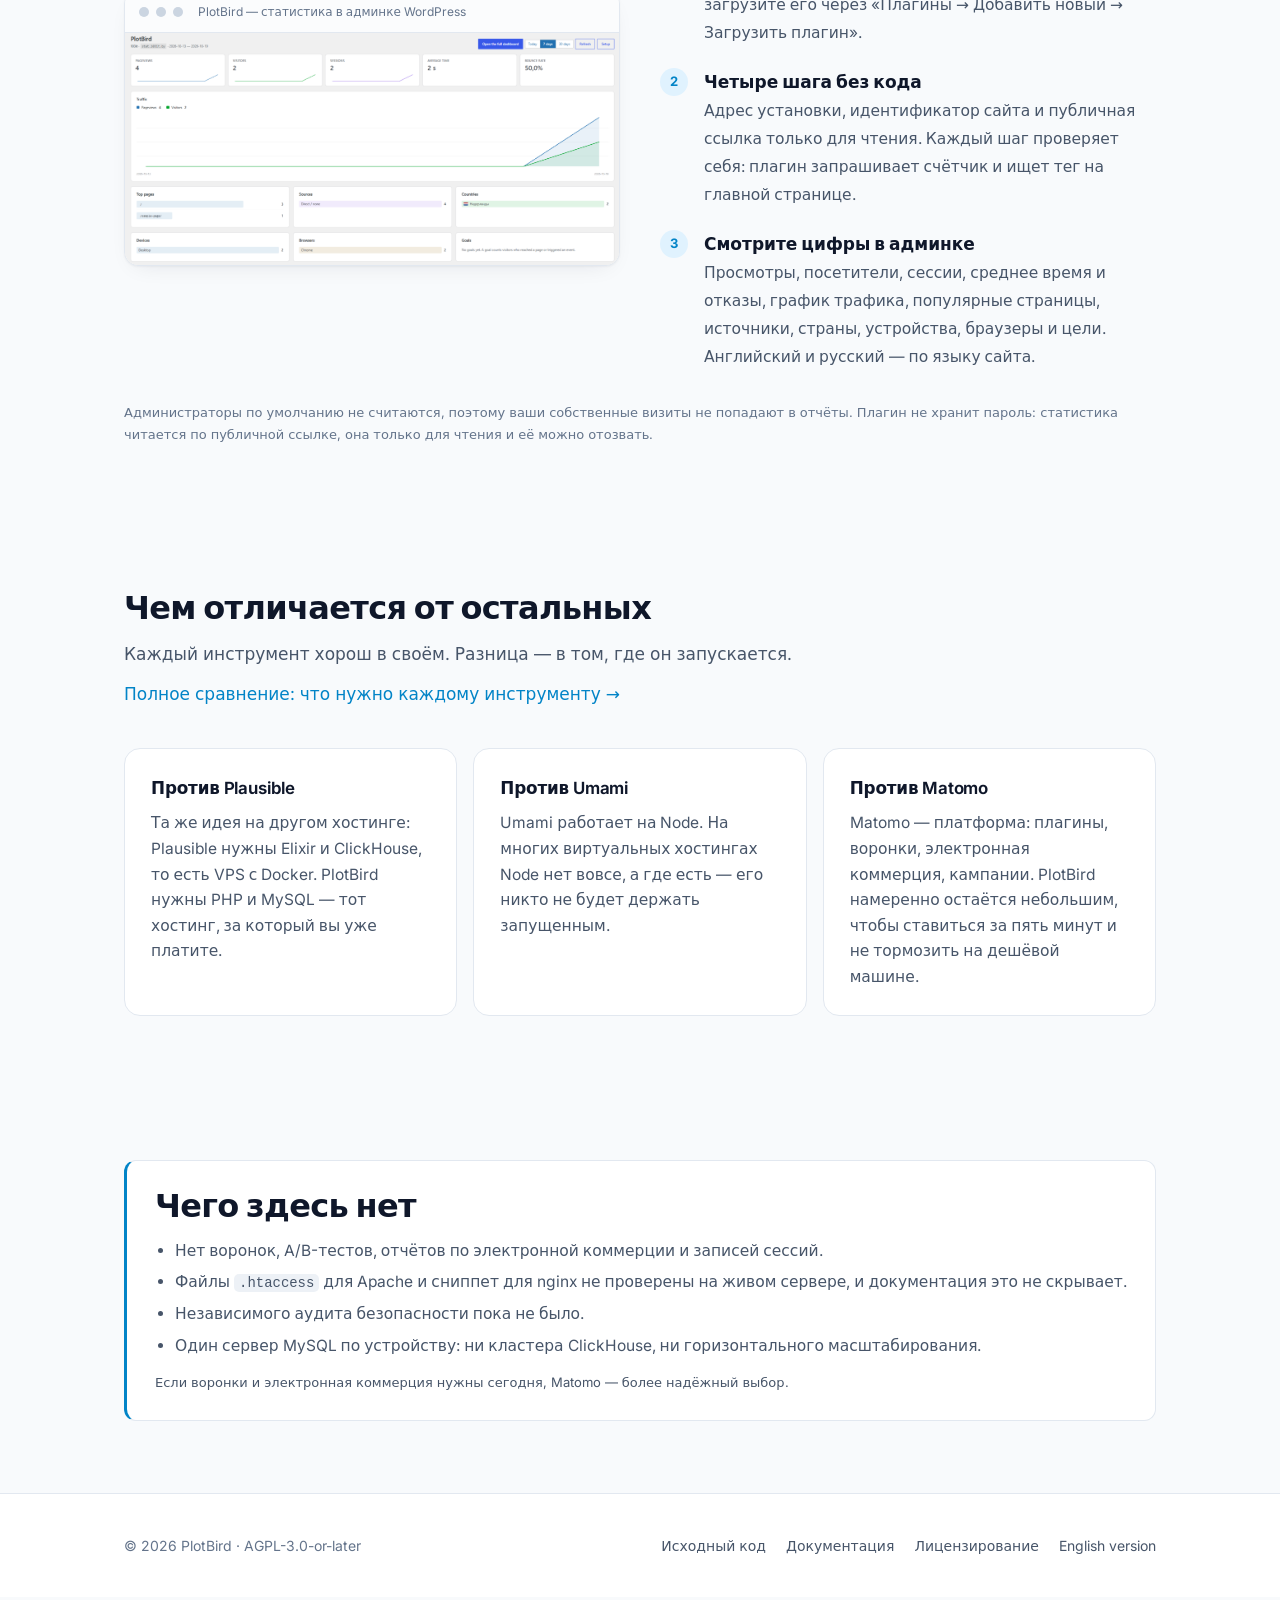
==== commit a12543e1: "docs: a section about the WordPress plugin The plugin answers the question the install section ends " ====
--- a/ru/index.html
+++ b/ru/index.html
@@ -185,7 +185,7 @@
         <div class="stat"><b>1,3 КБ</b><span>счётчик</span></div>
         <div class="stat"><b>43 КБ</b><span>CSS дашборда</span></div>
         <div class="stat"><b>710 834</b><span>диапазона IP внутри</span></div>
-        <div class="stat"><b>252</b><span>сквозные проверки</span></div>
+        <div class="stat"><b>256</b><span>сквозные проверки</span></div>
         <div class="stat"><b>6</b><span>языков</span></div>
     </div>
 </section>
@@ -231,6 +231,66 @@
     </div>
 </section>
 
+<section id="wordpress">
+    <div class="wrap">
+        <div class="section-head">
+            <h2>На WordPress — без вставки тега</h2>
+            <p>
+                Плагин добавляет счётчик только на публичные страницы, проверяет, что
+                подключение работает, и показывает статистику внутри админки.
+            </p>
+        </div>
+
+        <div class="steps">
+            <div>
+                <div class="shot">
+                    <div class="frame">
+                        <div class="frame-bar">
+                            <i></i><i></i><i></i>
+                            <span>PlotBird — статистика в админке WordPress</span>
+                        </div>
+                        <img src="../assets/wordpress.png"
+                             alt="Экран статистики PlotBird в админке WordPress: просмотры, посетители, сессии, среднее время и отказы, график трафика, блоки страниц, источников, стран, устройств, браузеров и целей"
+                             width="1200" height="563" loading="lazy" decoding="async">
+                    </div>
+                </div>
+            </div>
+
+            <ol class="step-list">
+                <li>
+                    <strong>Установите плагин</strong>
+                    <span>
+                        Скачайте архив с
+                        <a href="https://github.com/plotbird/wordpress-plugin">github.com/plotbird/wordpress-plugin</a>
+                        и загрузите его через «Плагины → Добавить новый → Загрузить плагин».
+                    </span>
+                </li>
+                <li>
+                    <strong>Четыре шага без кода</strong>
+                    <span>
+                        Адрес установки, идентификатор сайта и публичная ссылка только для
+                        чтения. Каждый шаг проверяет себя: плагин запрашивает счётчик и ищет тег
+                        на главной странице.
+                    </span>
+                </li>
+                <li>
+                    <strong>Смотрите цифры в админке</strong>
+                    <span>
+                        Просмотры, посетители, сессии, среднее время и отказы, график трафика,
+                        популярные страницы, источники, страны, устройства, браузеры и цели.
+                        Английский и русский — по языку сайта.
+                    </span>
+                </li>
+            </ol>
+        </div>
+
+        <p class="caption">
+            Администраторы по умолчанию не считаются, поэтому ваши собственные визиты не
+            попадают в отчёты. Плагин не хранит пароль: статистика читается по публичной
+            ссылке, она только для чтения и её можно отозвать.
+        </p>
+    </div>
+</section>
 <section id="compare">
     <div class="wrap">
         <div class="section-head">
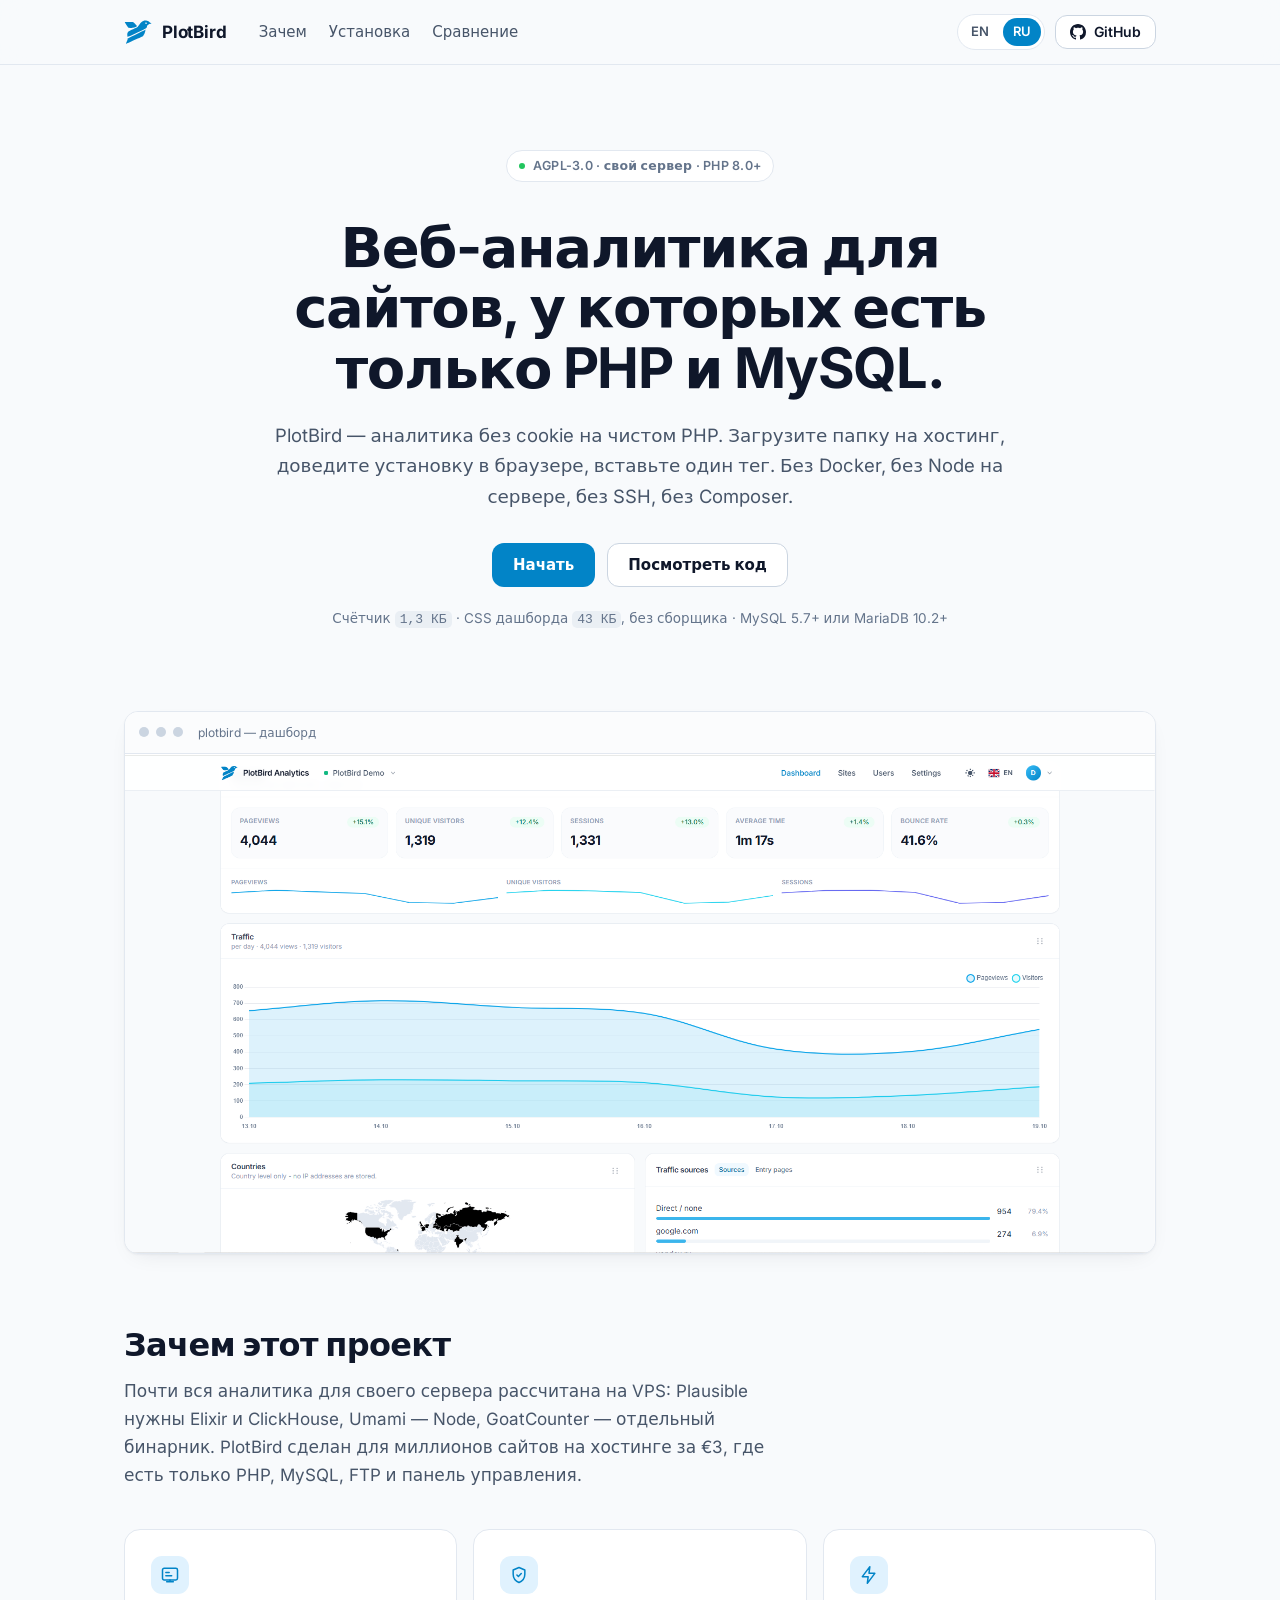
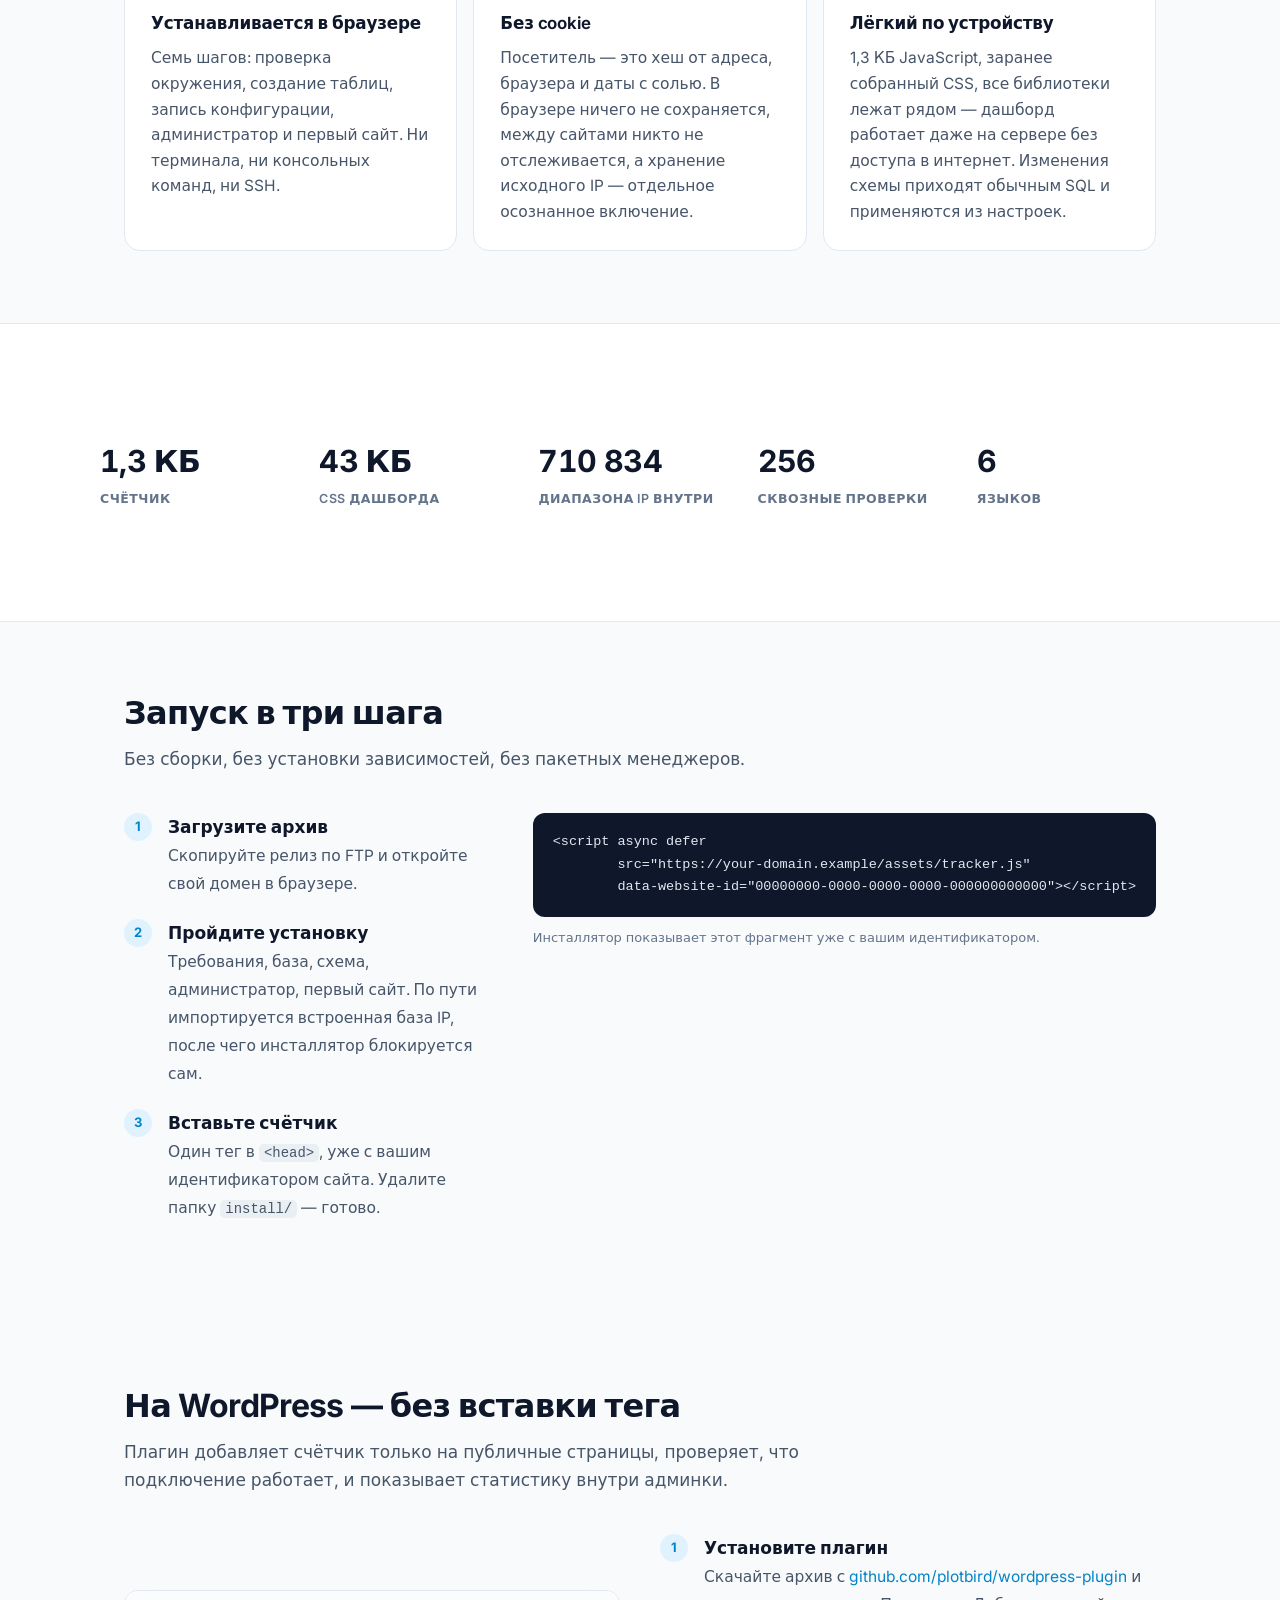
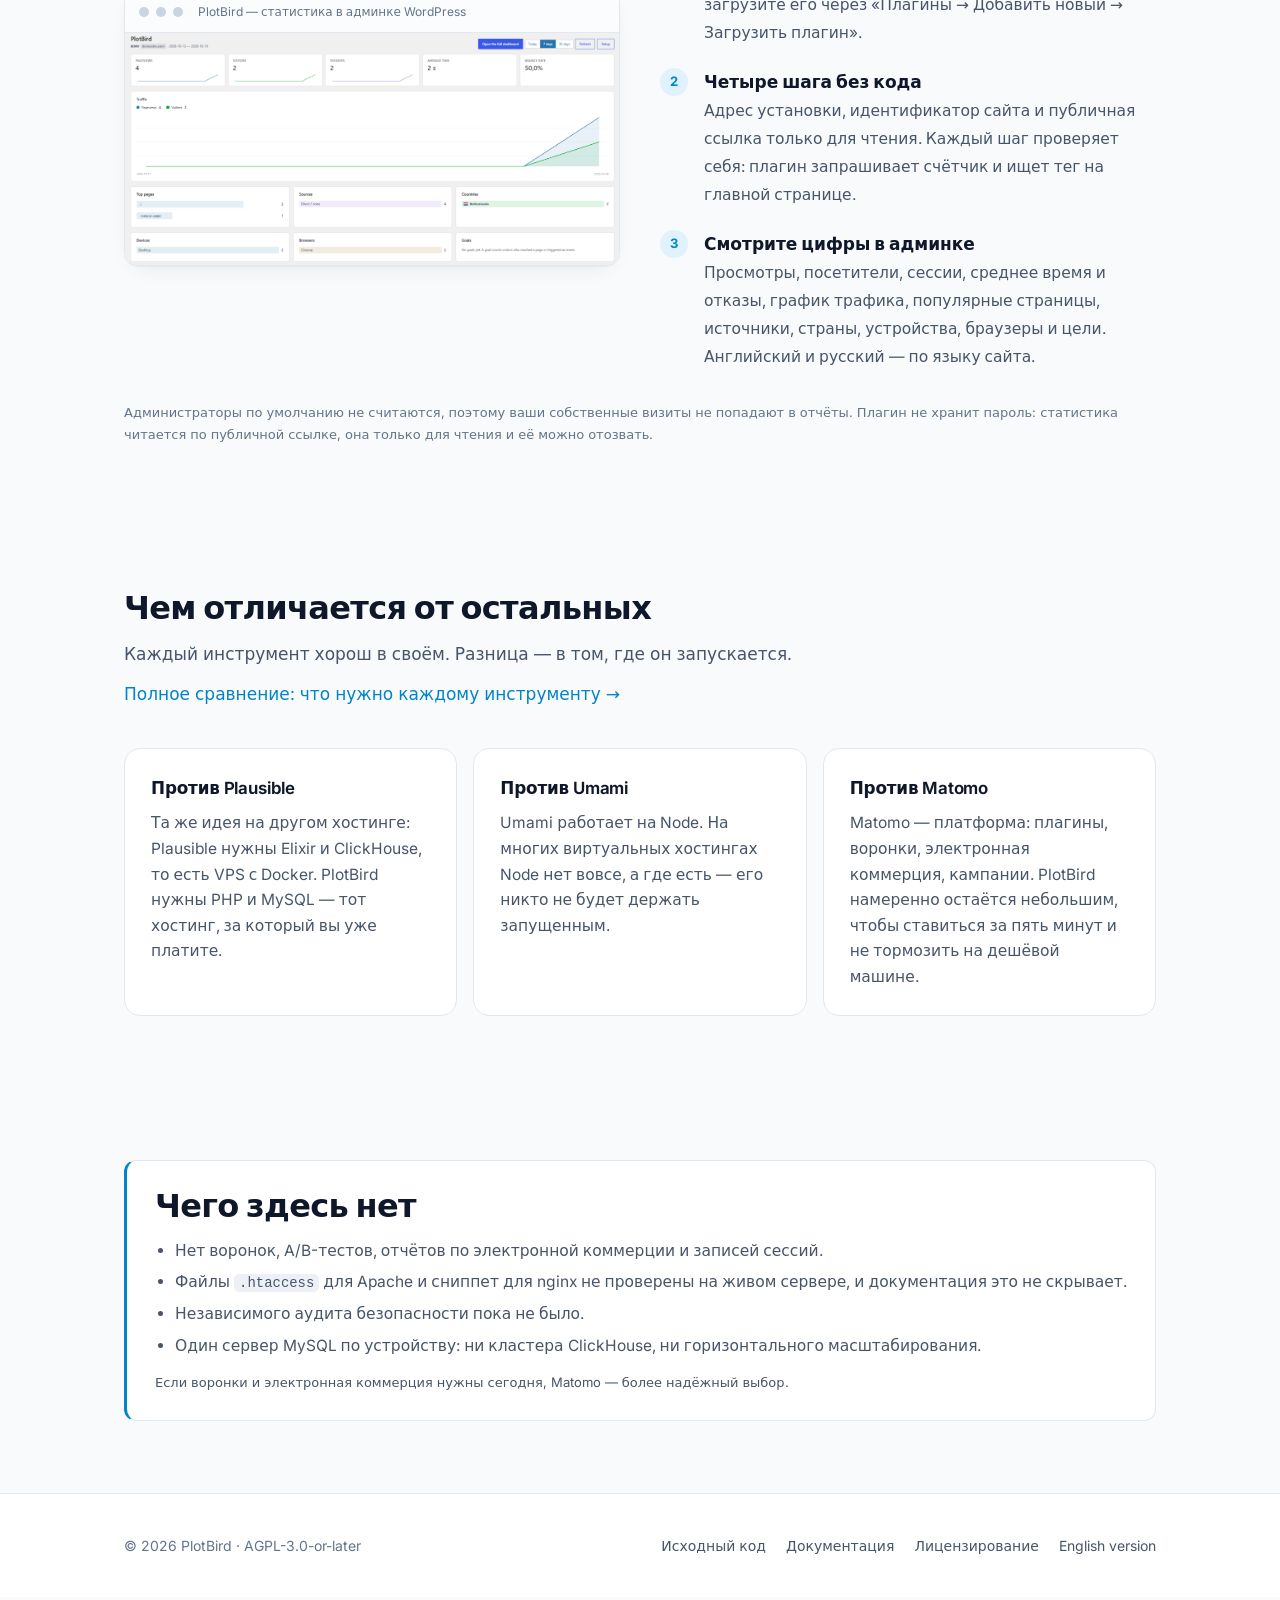
==== commit 47152fba: "metadata: finish the social and structured data X and LinkedIn had only the card type, so they fell " ====
--- a/ru/index.html
+++ b/ru/index.html
@@ -24,6 +24,11 @@
 <meta property="og:locale" content="ru_RU">
 <meta property="og:locale:alternate" content="en_US">
 <meta name="twitter:card" content="summary_large_image">
+<meta property="og:site_name" content="PlotBird Analytics">
+<meta property="og:image:alt" content="PlotBird: аналитика без cookie на чистом PHP">
+<meta name="twitter:title" content="PlotBird — веб-аналитика без cookie на чистом PHP">
+<meta name="twitter:description" content="Веб-аналитика для сайтов, у которых есть только PHP и MySQL. Без cookie, для собственного сервера, без Docker и SSH: загрузите папку, установите в браузере, вставьте один тег.">
+<meta name="twitter:image" content="https://plotbird.github.io/assets/og-ru.png">
 <script type="application/ld+json">
 {
     "@context": "https://schema.org",
@@ -37,7 +42,7 @@
     "url": "https://plotbird.github.io/",
     "downloadUrl": "https://github.com/plotbird/analytics/releases/latest",
     "codeRepository": "https://github.com/plotbird/analytics",
-    "softwareVersion": "1.0.0",
+    "softwareVersion": "1.0.2",
     "datePublished": "2026-10-19",
     "license": "https://www.gnu.org/licenses/agpl-3.0.html",
     "isAccessibleForFree": true,
@@ -51,9 +56,7 @@
         "name": "PlotBird",
         "url": "https://plotbird.github.io/"
     },
-    "sameAs": [
-        "https://github.com/plotbird/analytics"
-    ],
+    "sameAs": ["https://github.com/plotbird/analytics", "https://github.com/plotbird/wordpress-plugin"],
     "inLanguage": "ru",
     "featureList": [
         "Browser installer, no SSH",
@@ -65,6 +68,24 @@
         "Progressive web app",
         "Schema migrations from the interface"
     ]
+}
+</script>
+<script type="application/ld+json">
+{
+    "@context": "https://schema.org",
+    "@type": "SoftwareApplication",
+    "name": "PlotBird Analytics for WordPress",
+    "applicationCategory": "BusinessApplication",
+    "operatingSystem": "WordPress 6.0+",
+    "softwareVersion": "1.0.3",
+    "description": "Плагин PlotBird для WordPress: добавляет код счётчика и показывает статистику в админке.",
+    "url": "https://github.com/plotbird/wordpress-plugin",
+    "downloadUrl": "https://github.com/plotbird/wordpress-plugin/releases/latest",
+    "codeRepository": "https://github.com/plotbird/wordpress-plugin",
+    "license": "https://www.gnu.org/licenses/old-licenses/gpl-2.0.html",
+    "isAccessibleForFree": true,
+    "inLanguage": "ru",
+    "author": {"@type": "Organization", "name": "PlotBird", "url": "https://plotbird.github.io/"}
 }
 </script>
 </head>
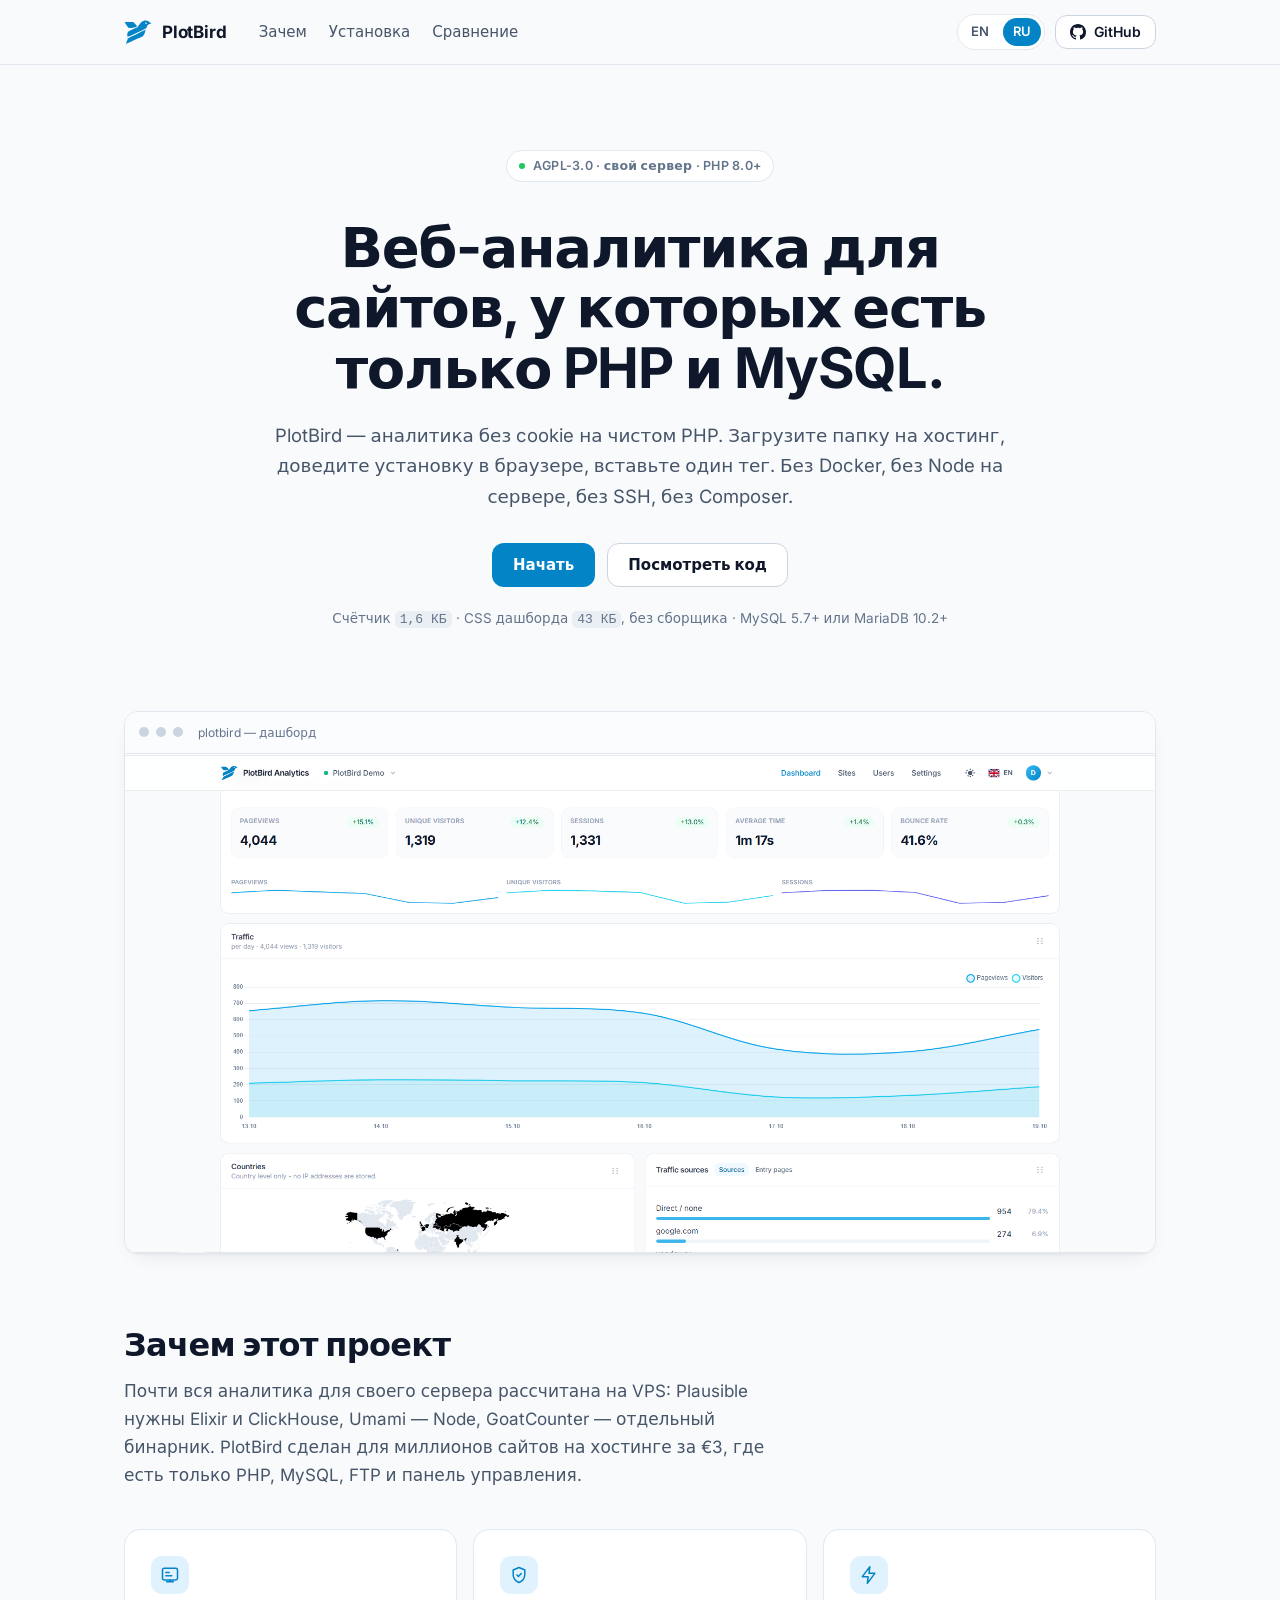
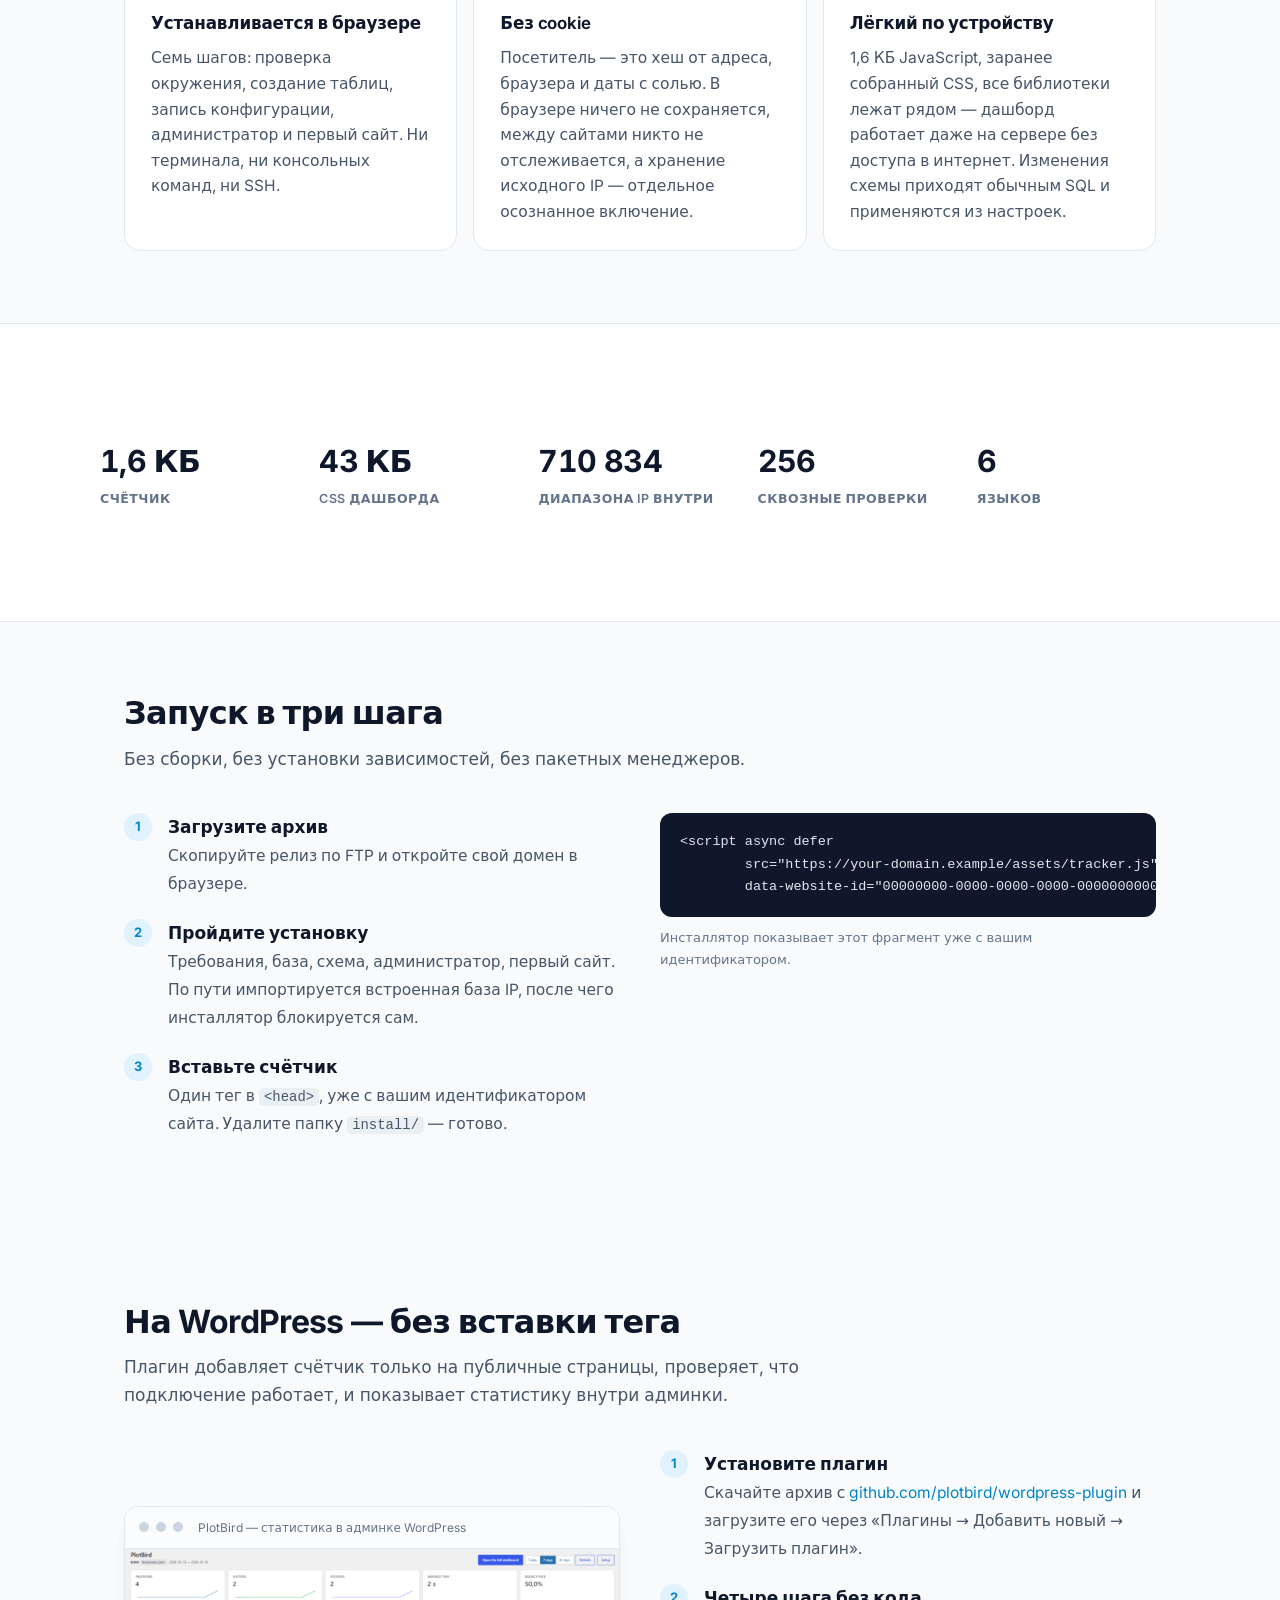
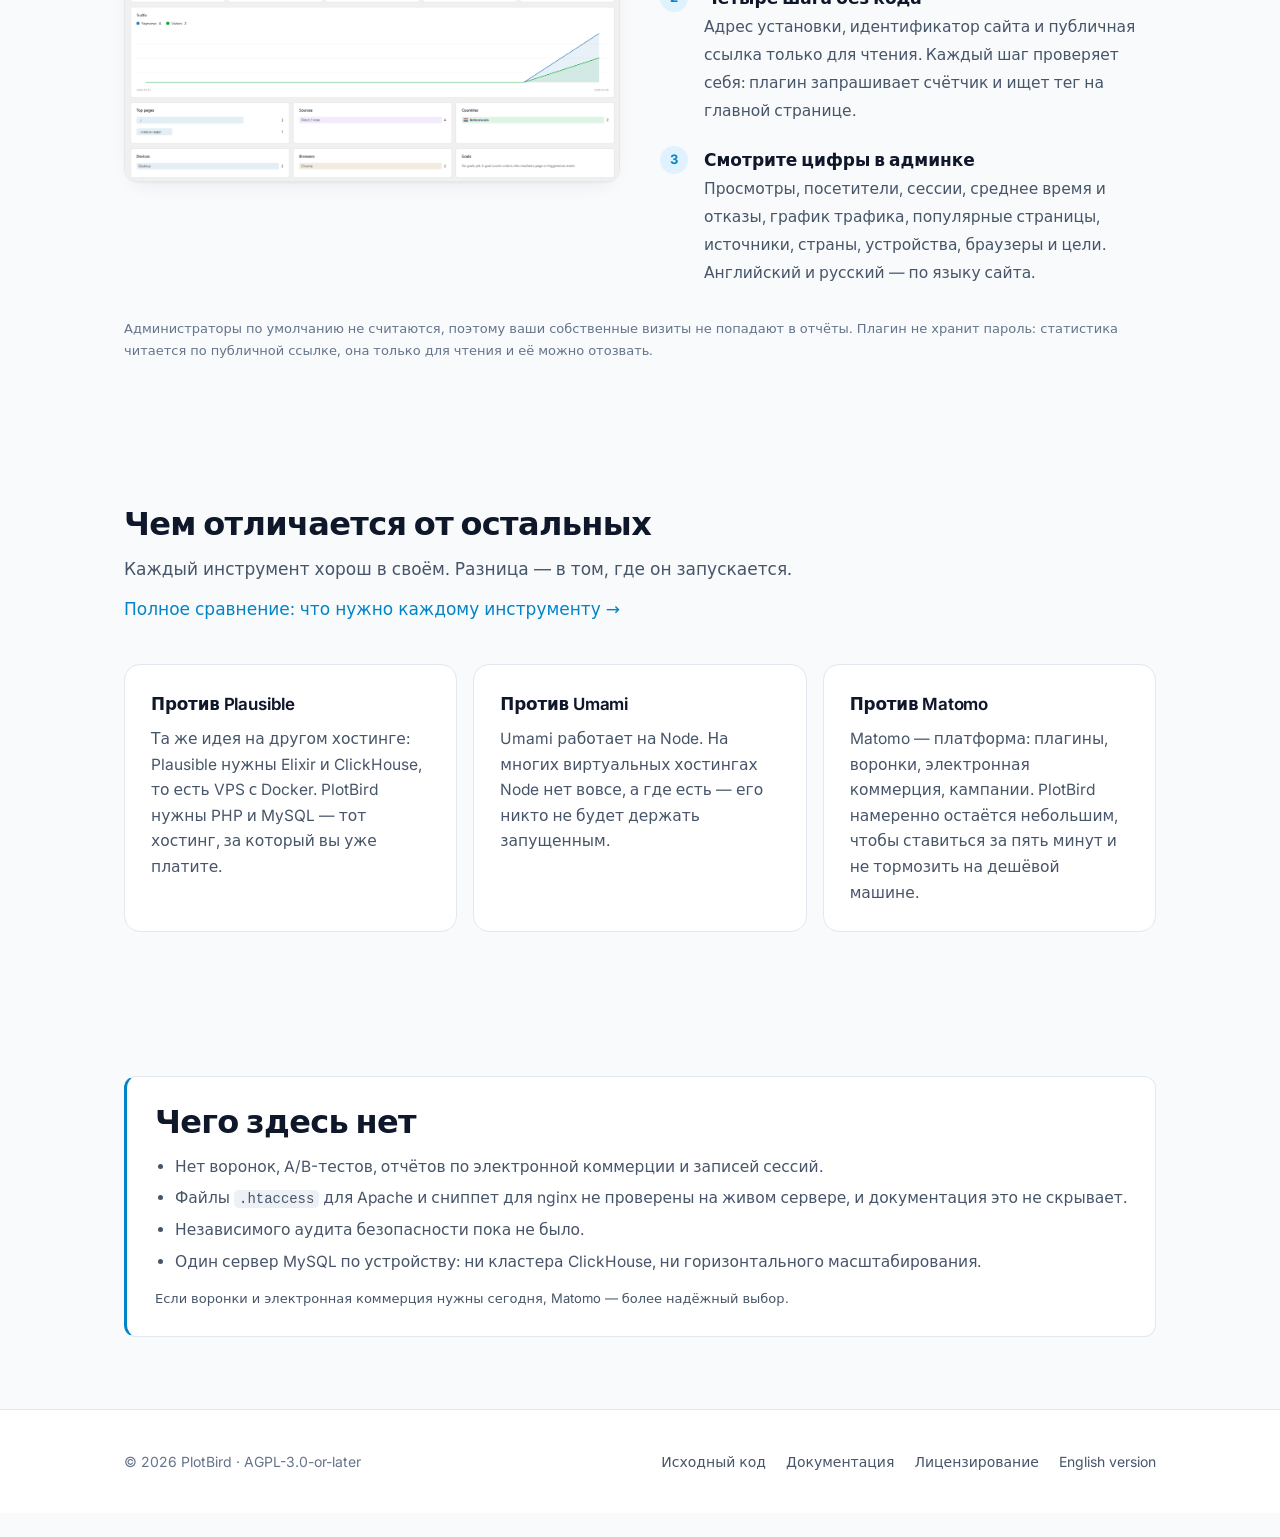
==== commit 19705815: "fix the layout on phones The code sample pushed the page wider than the screen: a grid item will not" ====
--- a/ru/index.html
+++ b/ru/index.html
@@ -130,7 +130,7 @@
         <a class="btn btn-ghost" href="https://github.com/plotbird/analytics">Посмотреть код</a>
     </div>
     <p class="hero-note">
-        Счётчик <code>1,3 КБ</code> &middot; CSS дашборда <code>43 КБ</code>, без сборщика &middot;
+        Счётчик <code>1,6 КБ</code> &middot; CSS дашборда <code>43 КБ</code>, без сборщика &middot;
         MySQL 5.7+ или MariaDB 10.2+
     </p>
 </div>
@@ -192,7 +192,7 @@
                 </div>
                 <h3>Лёгкий по устройству</h3>
                 <p>
-                    1,3 КБ JavaScript, заранее собранный CSS, все библиотеки лежат рядом — дашборд
+                    1,6 КБ JavaScript, заранее собранный CSS, все библиотеки лежат рядом — дашборд
                     работает даже на сервере без доступа в интернет. Изменения схемы приходят
                     обычным SQL и применяются из настроек.
                 </p>
@@ -203,7 +203,7 @@
 
 <section class="numbers" aria-label="Цифры">
     <div class="wrap numbers-inner">
-        <div class="stat"><b>1,3 КБ</b><span>счётчик</span></div>
+        <div class="stat"><b>1,6 КБ</b><span>счётчик</span></div>
         <div class="stat"><b>43 КБ</b><span>CSS дашборда</span></div>
         <div class="stat"><b>710 834</b><span>диапазона IP внутри</span></div>
         <div class="stat"><b>256</b><span>сквозные проверки</span></div>
--- a/assets/style.css
+++ b/assets/style.css
@@ -746,3 +746,58 @@
         grid-template-columns: repeat(2, 1fr);
     }
 }
+
+/* Mobile -------------------------------------------------------------------
+   Grid items refuse to shrink below their content unless told otherwise, and a
+   long unbreakable line in the code sample was enough to push the whole page
+   wider than the screen. */
+
+.steps > *,
+.cards > *,
+.numbers-inner > * {
+    min-width: 0;
+}
+
+@media (max-width: 559px) {
+    /* Let the snippet wrap instead of scrolling on the narrowest screens. */
+    pre {
+        white-space: pre-wrap;
+        overflow-wrap: anywhere;
+    }
+}
+
+@media (max-width: 639px) {
+    /* Counters as a list: a value and its label per row, hairlines between. */
+    .numbers-inner {
+        grid-template-columns: 1fr;
+        gap: 0;
+        padding: 10px 0;
+    }
+
+    .numbers-inner .stat {
+        display: flex;
+        align-items: baseline;
+        justify-content: space-between;
+        gap: 16px;
+        padding: 13px 0;
+        border-bottom: 1px solid var(--border);
+    }
+
+    .numbers-inner .stat:last-child {
+        border-bottom: 0;
+    }
+
+    .numbers-inner .stat span {
+        order: 1;
+        margin: 0;
+        font-size: 13.5px;
+        letter-spacing: 0;
+        text-transform: none;
+    }
+
+    .numbers-inner .stat b {
+        order: 2;
+        font-size: 1.15rem;
+        white-space: nowrap;
+    }
+}
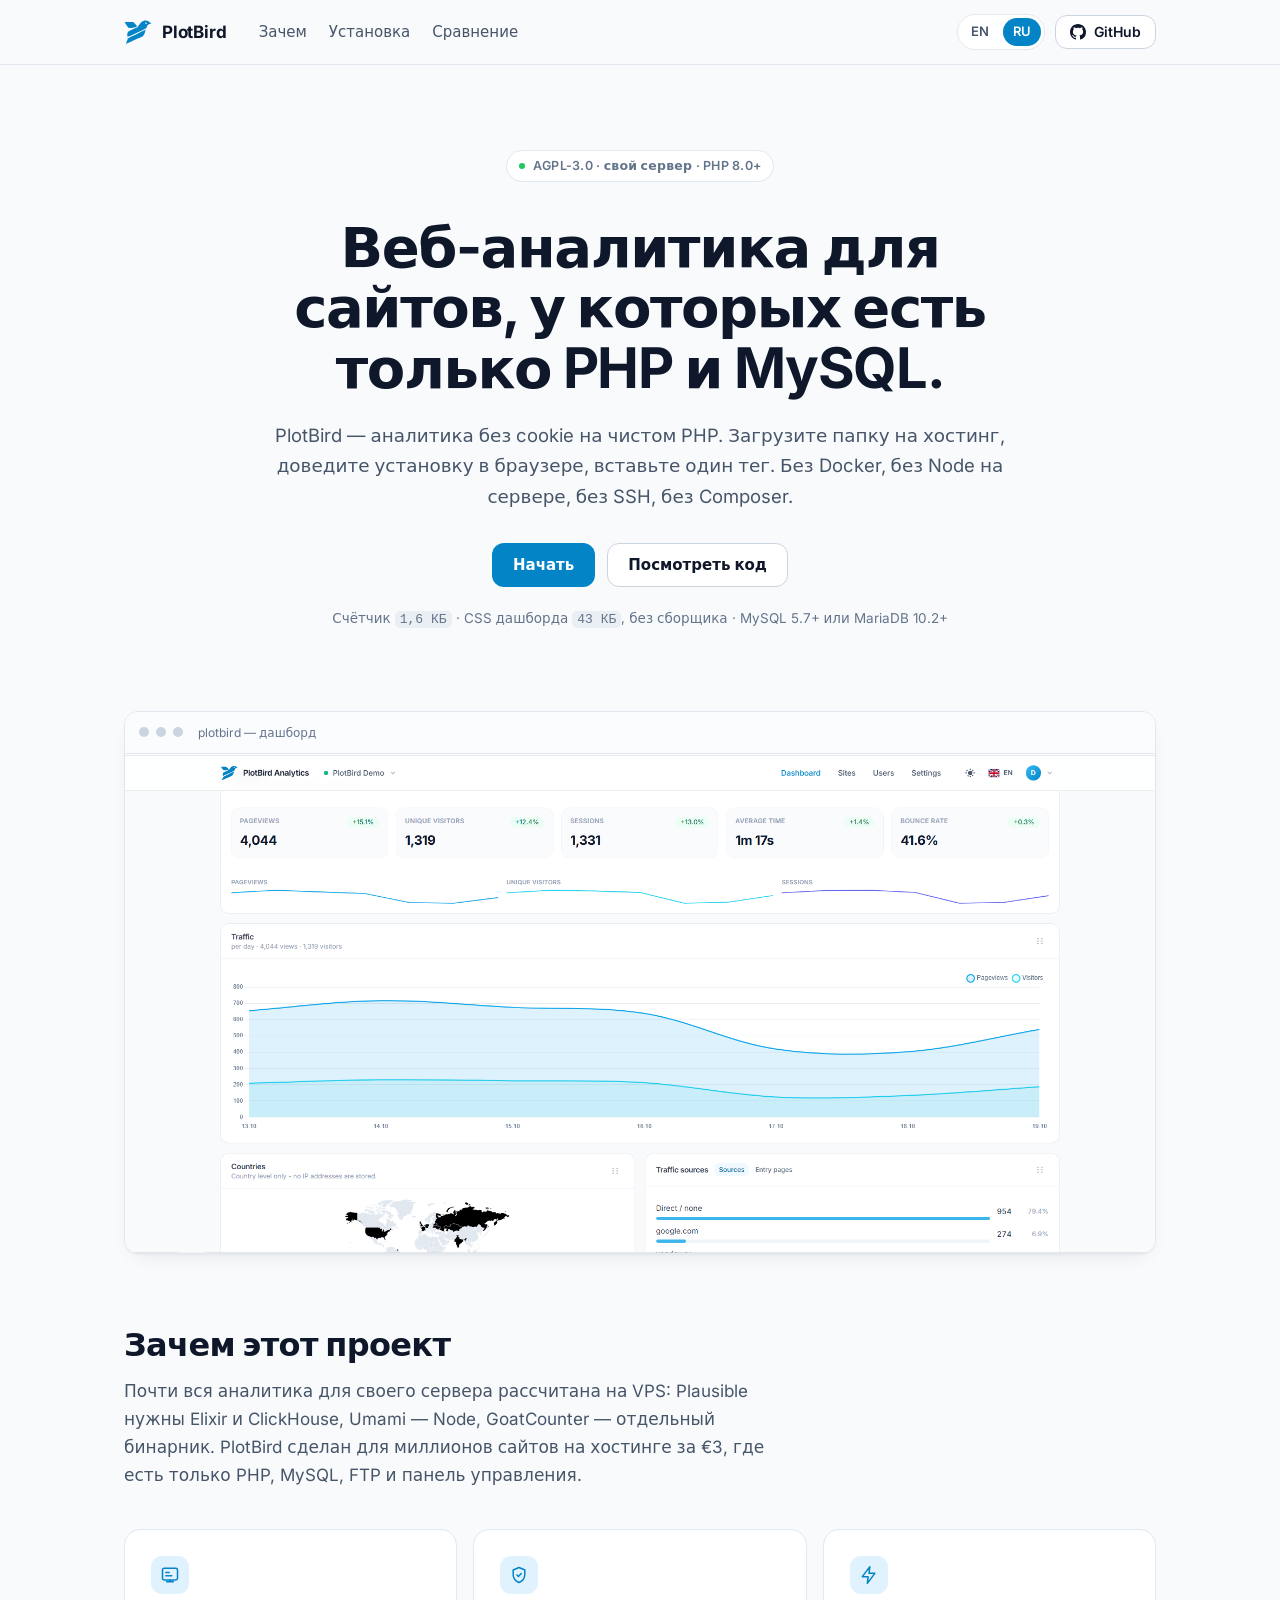
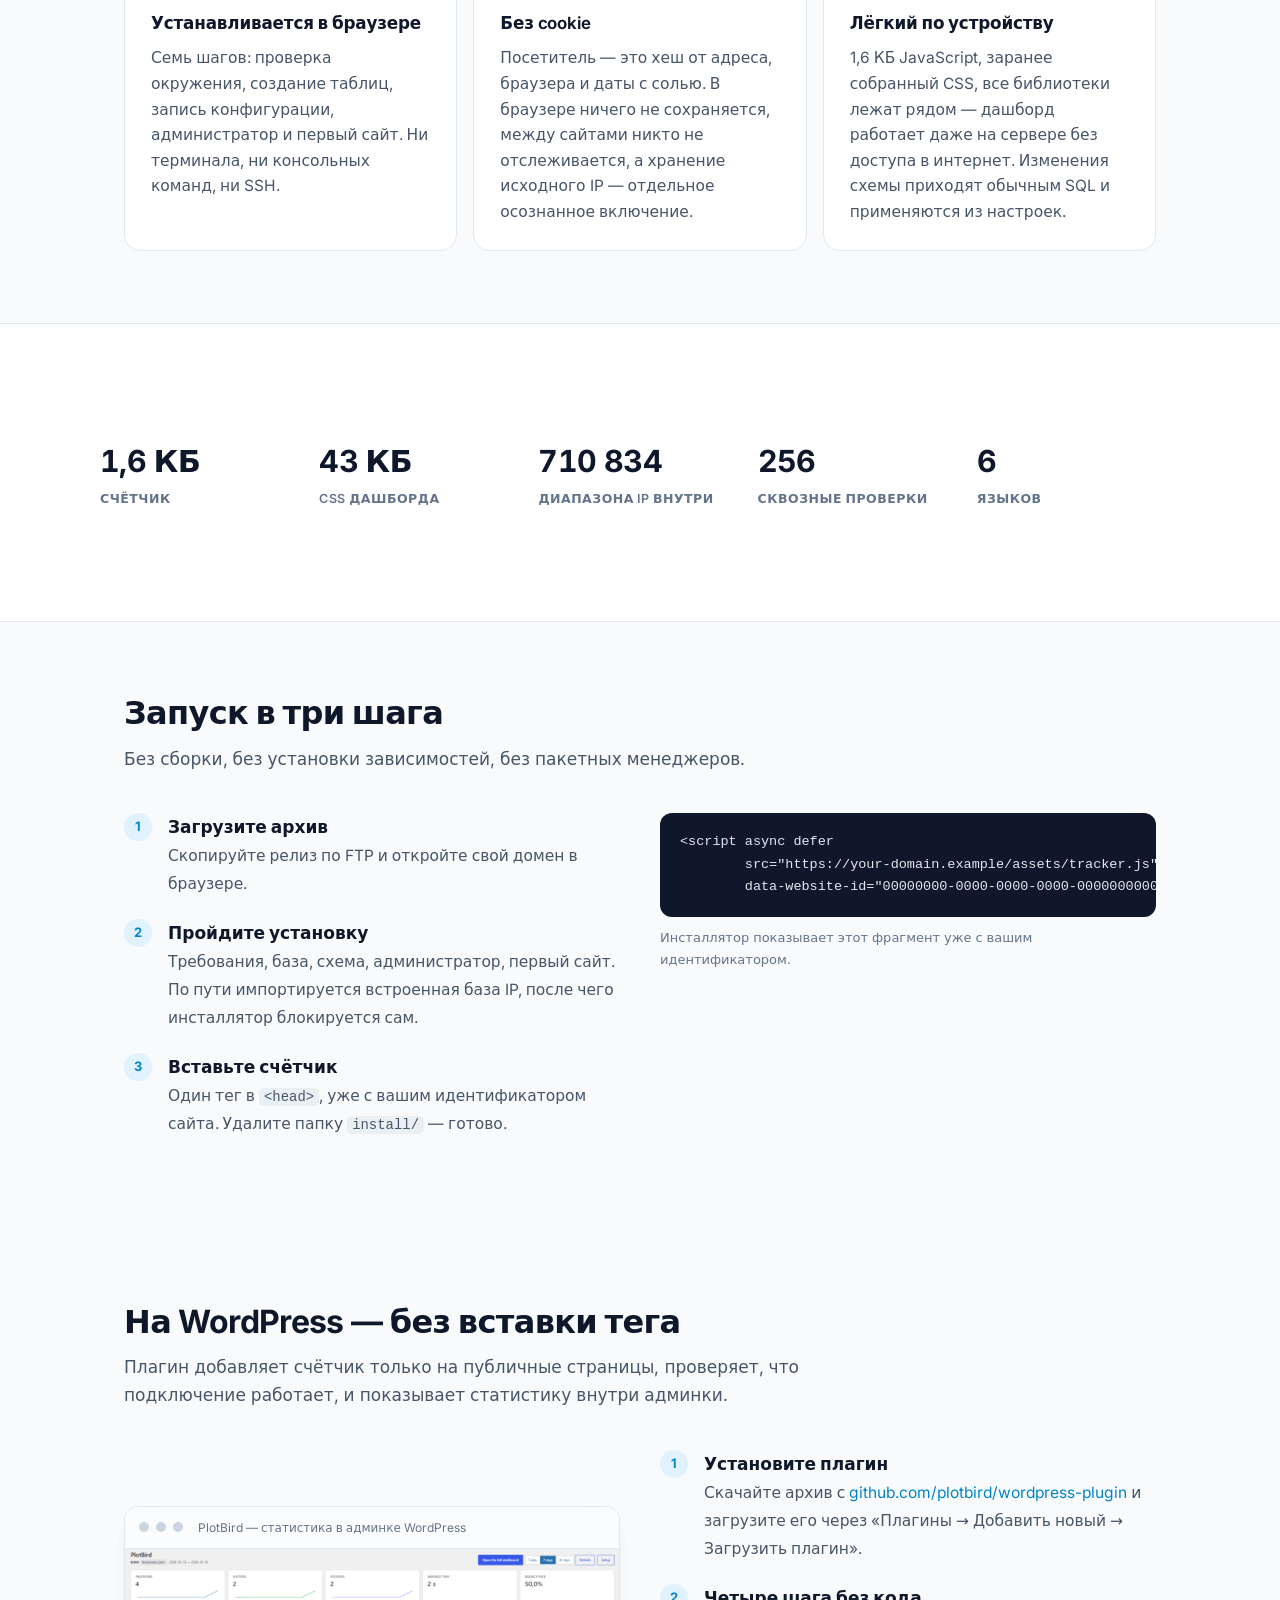
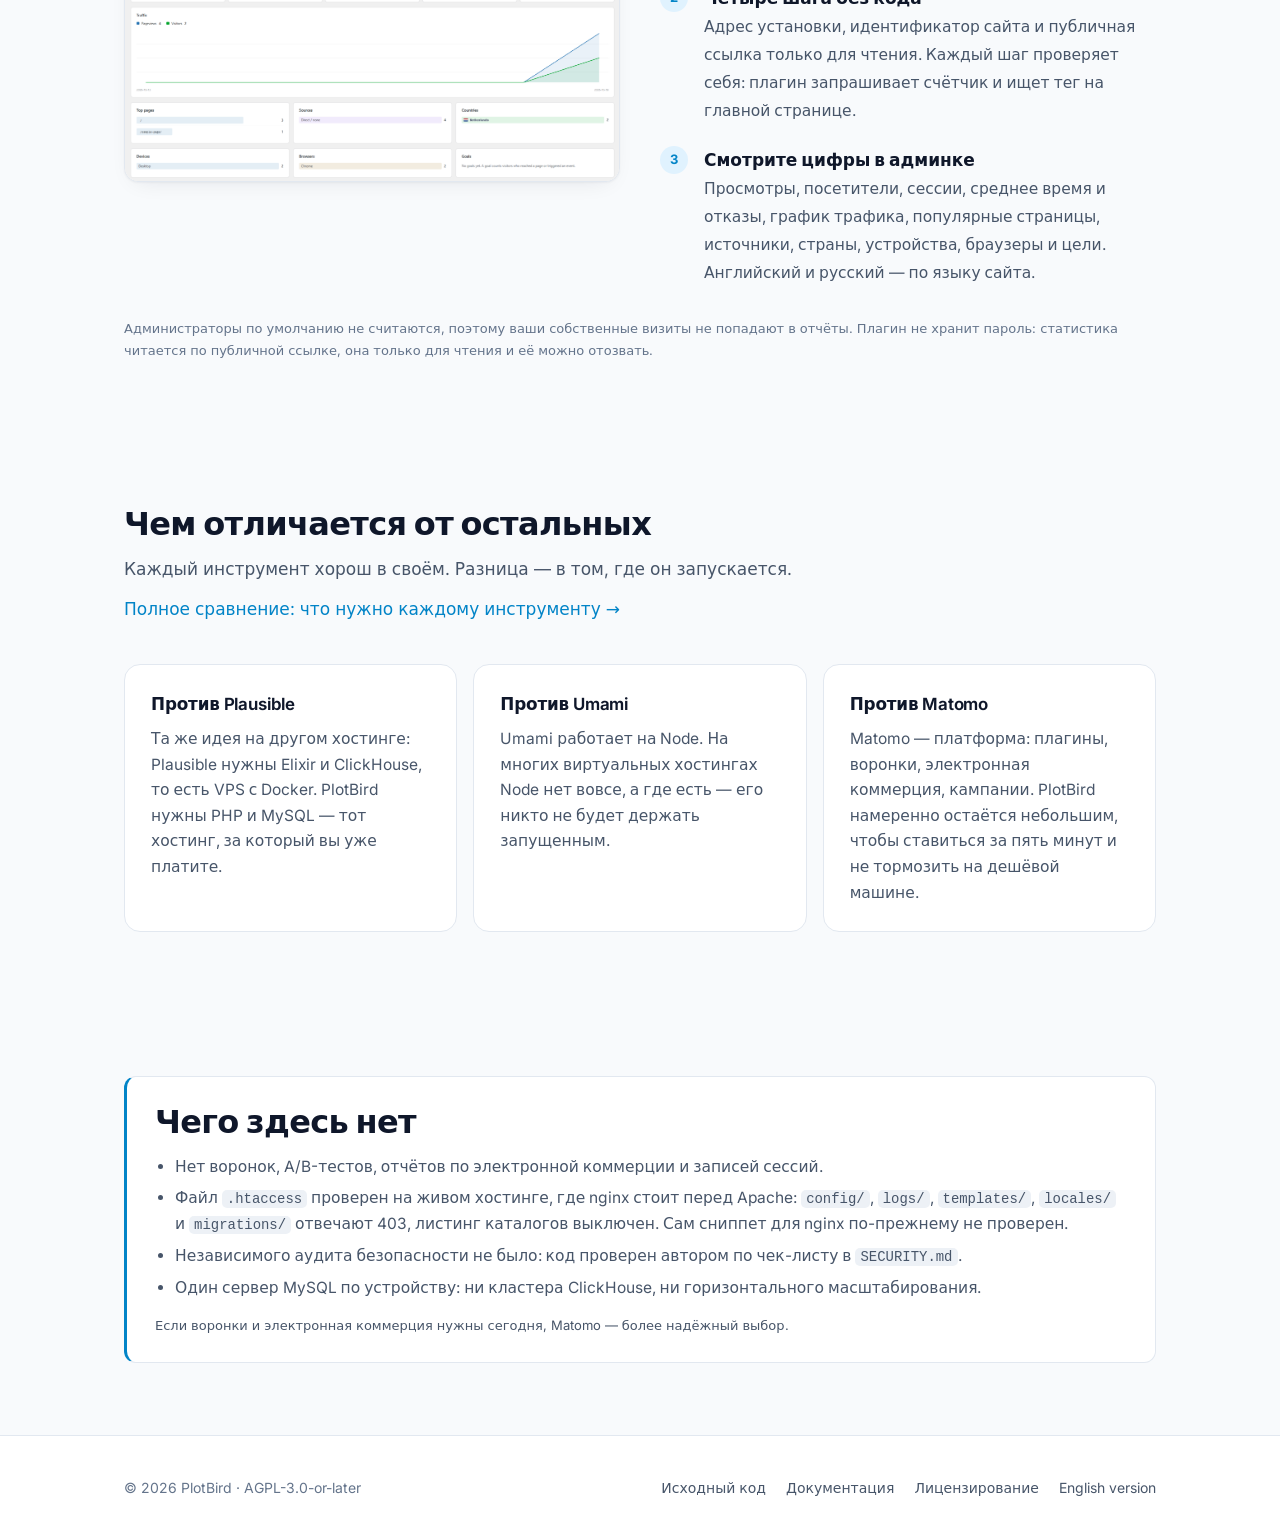
==== commit dad6c359: "say what was actually verified about the protected paths The .htaccess file was checked against a li" ====
--- a/ru/index.html
+++ b/ru/index.html
@@ -354,8 +354,8 @@
             <h2>Чего здесь нет</h2>
             <ul>
                 <li>Нет воронок, A/B-тестов, отчётов по электронной коммерции и записей сессий.</li>
-                <li>Файлы <code>.htaccess</code> для Apache и сниппет для nginx не проверены на живом сервере, и документация это не скрывает.</li>
-                <li>Независимого аудита безопасности пока не было.</li>
+                <li>Файл <code>.htaccess</code> проверен на живом хостинге, где nginx стоит перед Apache: <code>config/</code>, <code>logs/</code>, <code>templates/</code>, <code>locales/</code> и <code>migrations/</code> отвечают 403, листинг каталогов выключен. Сам сниппет для nginx по-прежнему не проверен.</li>
+                <li>Независимого аудита безопасности не было: код проверен автором по чек-листу в <code>SECURITY.md</code>.</li>
                 <li>Один сервер MySQL по устройству: ни кластера ClickHouse, ни горизонтального масштабирования.</li>
             </ul>
             <p class="caption" style="margin-top:14px">
